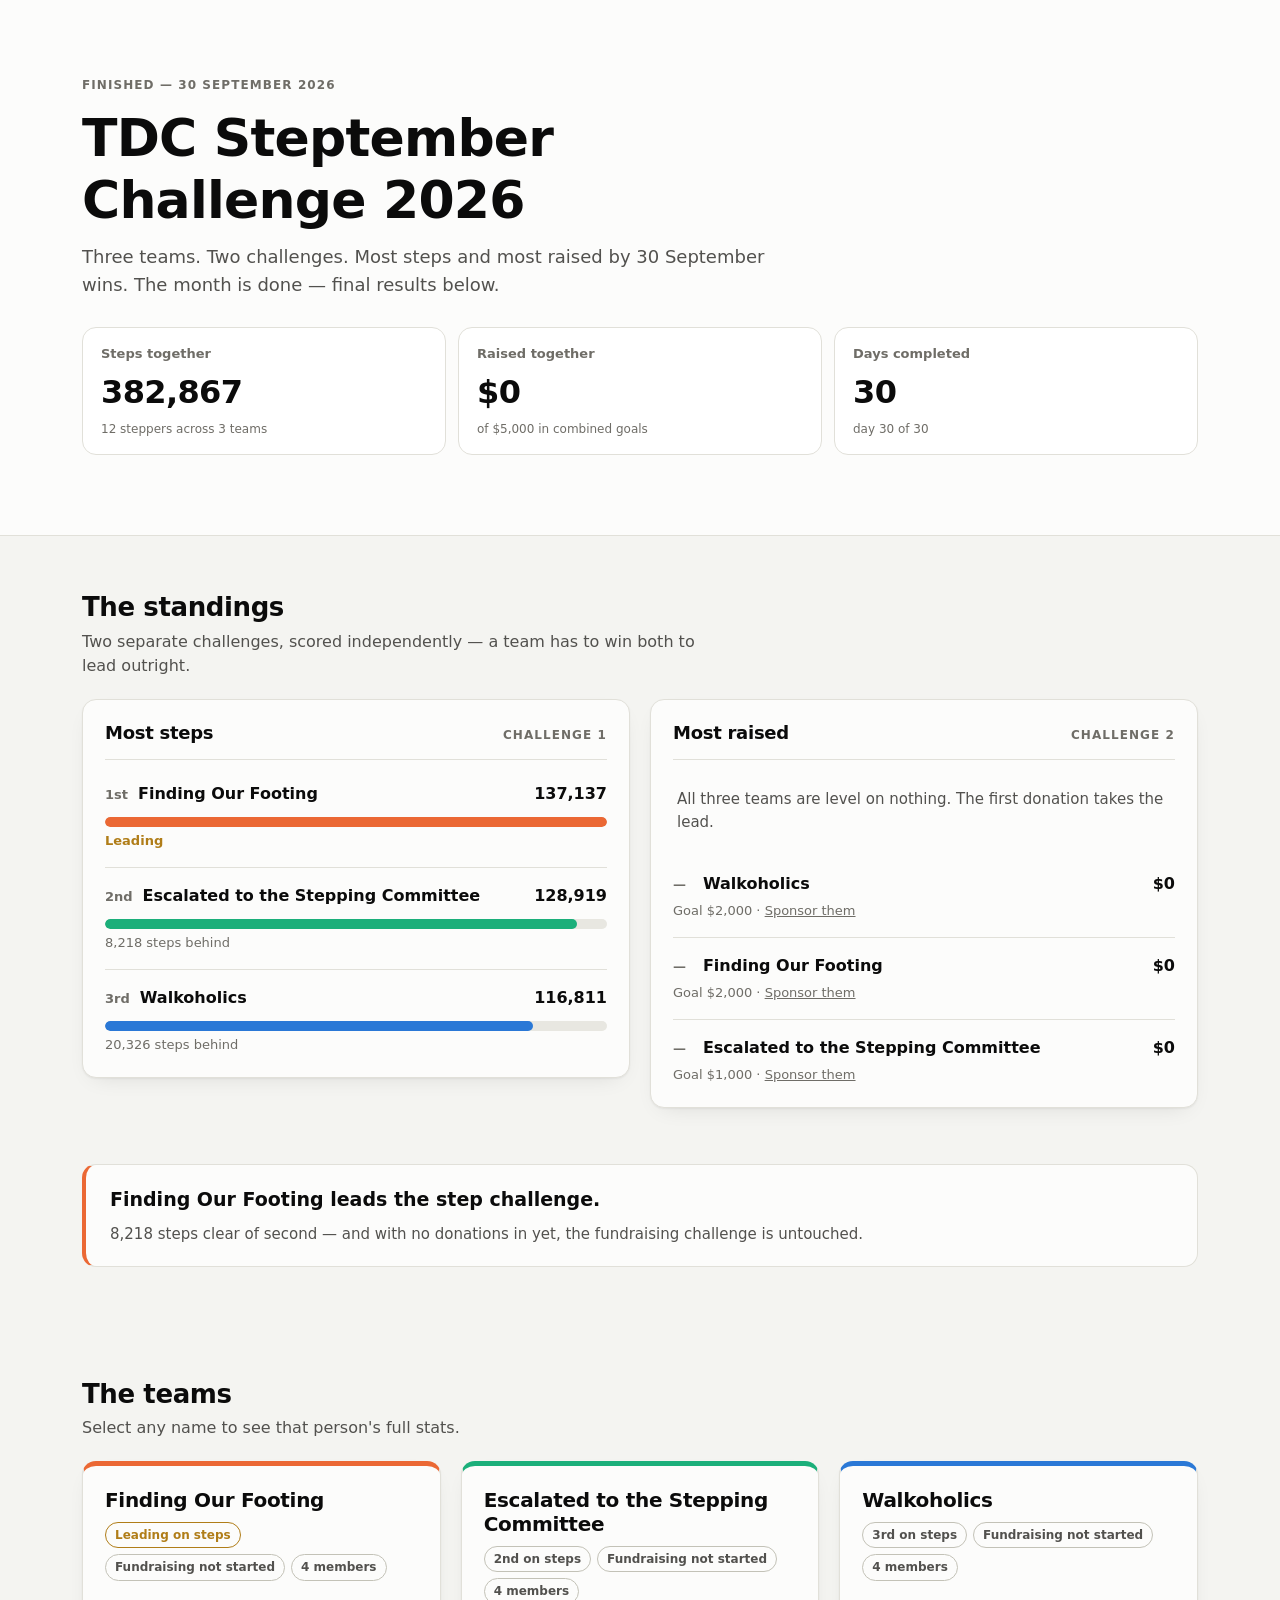
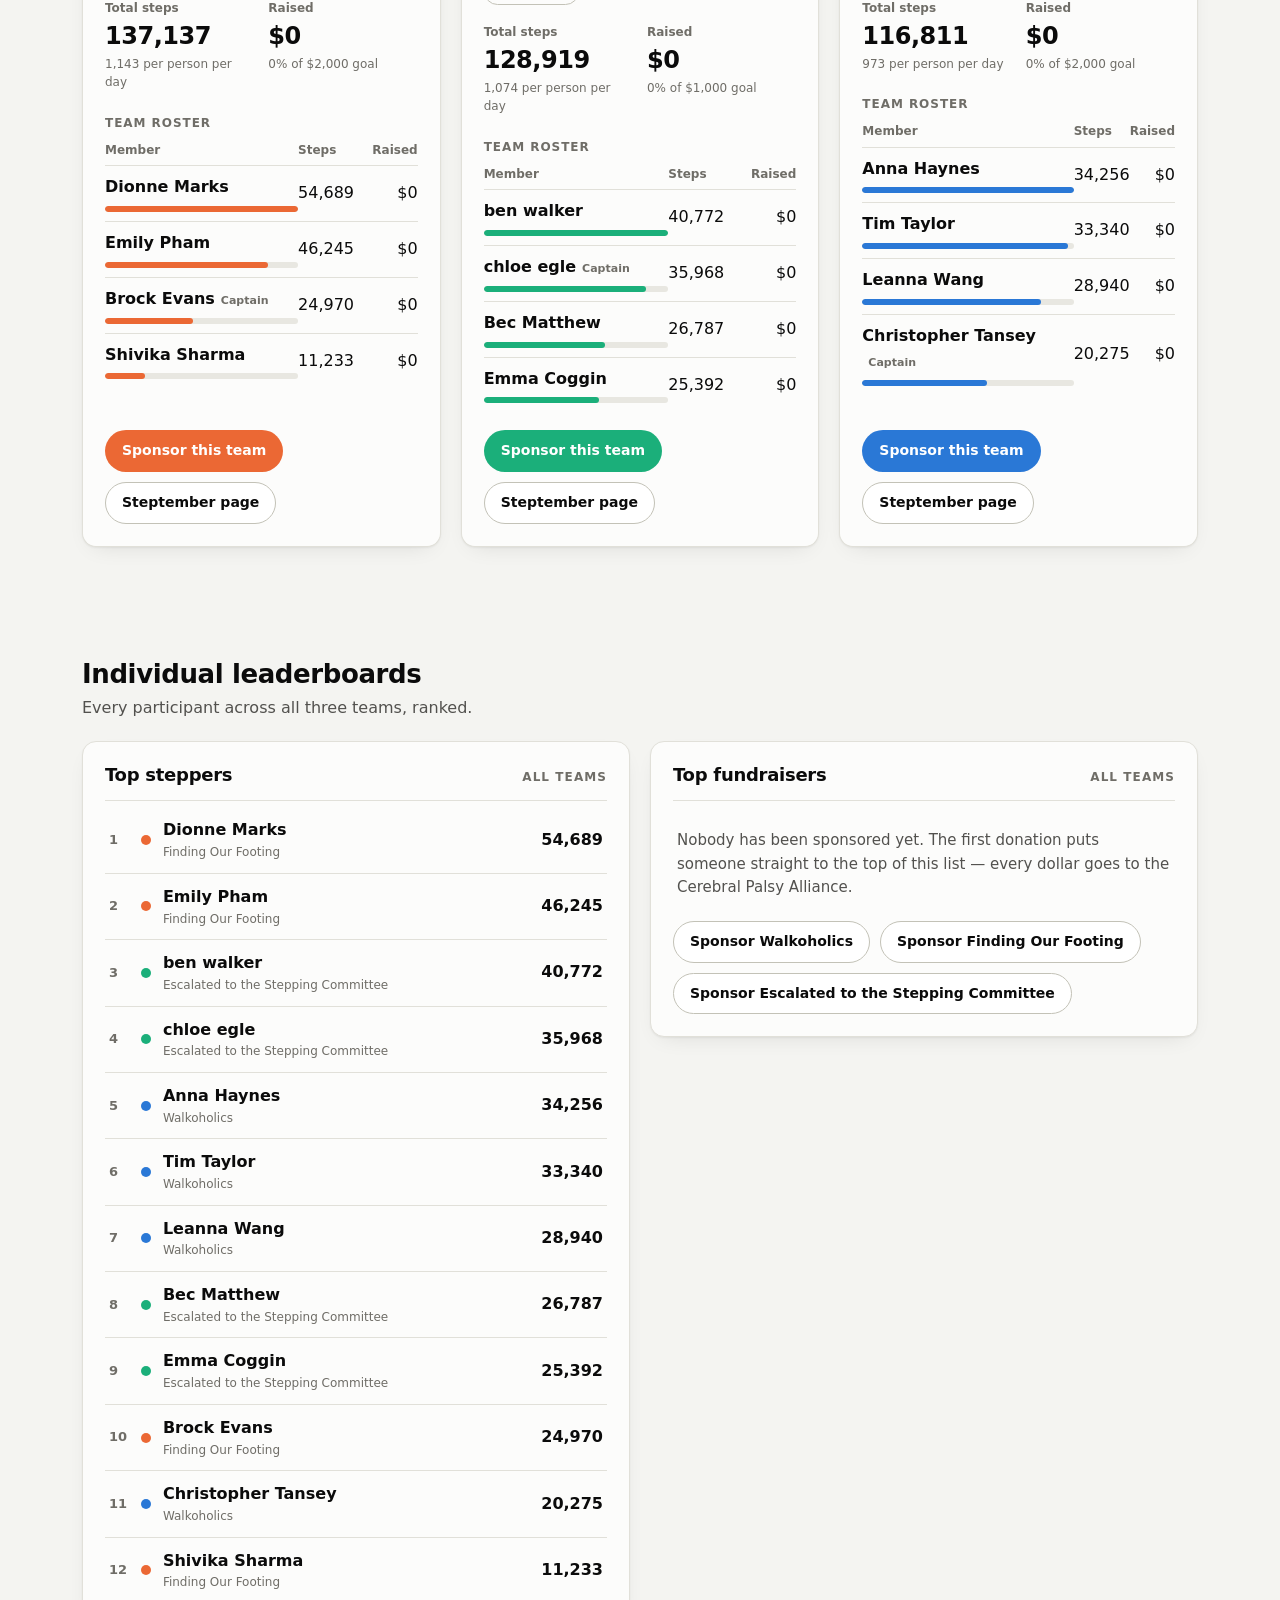
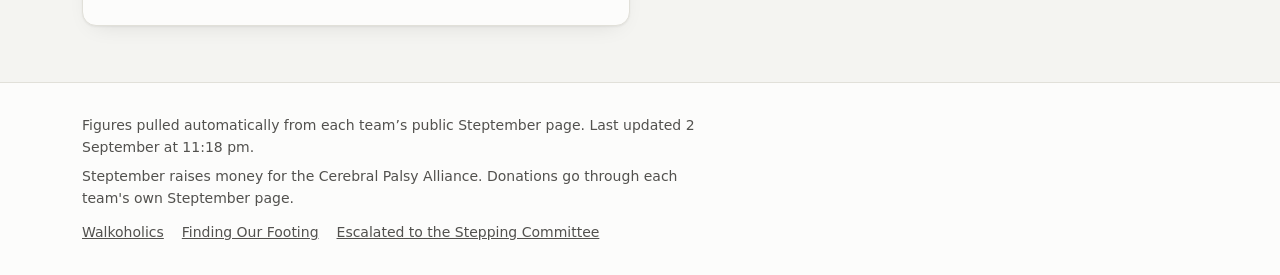
==== index.html @ bbd7bbb0 "Add head-to-head Steptember scoreboard for the three TDC teams Builds a static site comparing Walkoh" ====
<!doctype html>
<html lang="en-AU">
  <head>
    <meta charset="utf-8" />
    <meta name="viewport" content="width=device-width, initial-scale=1" />
    <title>TDC Steptember Challenge — three teams, two challenges</title>
    <meta
      name="description"
      content="Live head-to-head scoreboard for three TDC Steptember teams: most steps and most raised by 30 September 2026."
    />
    <link rel="stylesheet" href="assets/css/styles.css" />
    <link
      rel="icon"
      href="data:image/svg+xml,%3Csvg xmlns='http://www.w3.org/2000/svg' viewBox='0 0 100 100'%3E%3Ctext y='.9em' font-size='90'%3E%F0%9F%91%9F%3C/text%3E%3C/svg%3E"
    />
  </head>
  <body>
    <header class="hero">
      <div class="wrap">
        <p class="eyebrow" id="campaign-window">1–30 September 2026</p>
        <h1 id="campaign-title">TDC Steptember Challenge</h1>
        <p class="hero-sub" id="campaign-blurb">
          Three teams. Two challenges. One month. Most steps and most raised by 30 September wins.
        </p>
        <dl class="hero-stats" id="hero-stats"></dl>
      </div>
    </header>

    <main id="main">
      <p class="load-error" id="load-error" hidden></p>

      <section class="section" id="standings-section" aria-labelledby="standings-title">
        <div class="wrap">
          <div class="section-head">
            <h2 id="standings-title">The standings</h2>
            <p>
              Two separate challenges, scored independently — a team has to win both to lead
              outright.
            </p>
          </div>
          <div class="boards" id="boards"></div>
        </div>
      </section>

      <section class="section" style="padding-top: 0" aria-label="Overall leader">
        <div class="wrap"><div id="verdict"></div></div>
      </section>

      <section class="section" aria-labelledby="teams-title">
        <div class="wrap">
          <div class="section-head">
            <h2 id="teams-title">The teams</h2>
            <p>Select any name to see that person's full stats.</p>
          </div>
          <div class="teams" id="teams"></div>
        </div>
      </section>

      <section class="section" aria-labelledby="ladders-title">
        <div class="wrap">
          <div class="section-head">
            <h2 id="ladders-title">Individual leaderboards</h2>
            <p>Every participant across all three teams, ranked.</p>
          </div>
          <div class="ladders" id="ladders"></div>
        </div>
      </section>
    </main>

    <footer class="site">
      <div class="wrap">
        <p id="footer-source"></p>
        <p>
          Steptember raises money for the Cerebral Palsy Alliance. Donations go through each team's
          own Steptember page.
        </p>
        <ul id="footer-links"></ul>
      </div>
    </footer>

    <dialog class="profile" id="profile-dialog" aria-labelledby="profile-name">
      <div class="profile-inner" id="profile-body"></div>
    </dialog>

    <script type="module" src="assets/js/app.js"></script>
  </body>
</html>
---- assets/css/styles.css ----
/* ============================================================================
   TDC Steptember Challenge — scoreboard styles
   Palette: validated categorical slots 1–3 (blue / orange / aqua), light + dark
   ========================================================================= */

:root {
  color-scheme: light;

  --surface: #fcfcfb;
  --plane: #f4f4f1;
  --raised: #ffffff;

  --ink: #0b0b0b;
  --ink-secondary: #52514e;
  --ink-muted: #6f6d67;

  --hairline: #e1e0d9;
  --hairline-strong: #c3c2b7;

  --team-1: #2a78d6;
  --team-2: #eb6834;
  --team-3: #1baf7a;
  --track: #e8e7e1;

  --gold: #b07d18;
  --good: #0ca30c;

  --radius: 14px;
  --radius-sm: 8px;
  --shadow: 0 1px 2px rgba(11, 11, 11, 0.05), 0 8px 24px -12px rgba(11, 11, 11, 0.14);

  --page-max: 1180px;
}

@media (prefers-color-scheme: dark) {
  :root:not([data-theme='light']) {
    color-scheme: dark;

    --surface: #1a1a19;
    --plane: #0d0d0d;
    --raised: #212120;

    --ink: #ffffff;
    --ink-secondary: #c3c2b7;
    --ink-muted: #949289;

    --hairline: #2c2c2a;
    --hairline-strong: #383835;

    --team-1: #3987e5;
    --team-2: #d95926;
    --team-3: #199e70;
    --track: #2c2c2a;

    --gold: #e0a32c;
    --good: #0ca30c;

    --shadow: 0 1px 2px rgba(0, 0, 0, 0.4), 0 8px 24px -12px rgba(0, 0, 0, 0.6);
  }
}

*,
*::before,
*::after {
  box-sizing: border-box;
}

body {
  margin: 0;
  background: var(--plane);
  color: var(--ink);
  font: 400 16px/1.55 system-ui, -apple-system, 'Segoe UI', sans-serif;
  -webkit-font-smoothing: antialiased;
}

h1,
h2,
h3,
h4 {
  margin: 0;
  line-height: 1.2;
  letter-spacing: -0.015em;
}

a {
  color: inherit;
}

.wrap {
  max-width: var(--page-max);
  margin-inline: auto;
  padding-inline: clamp(16px, 4vw, 32px);
}

.section {
  padding-block: clamp(32px, 5vw, 56px);
}

.section-head {
  margin-bottom: 20px;
}

.section-head h2 {
  font-size: clamp(20px, 2.4vw, 26px);
}

.section-head p {
  margin: 6px 0 0;
  color: var(--ink-secondary);
  max-width: 62ch;
}

.eyebrow {
  text-transform: uppercase;
  letter-spacing: 0.09em;
  font-size: 12px;
  font-weight: 700;
  color: var(--ink-muted);
}

.num {
  font-variant-numeric: tabular-nums;
}

/* ------------------------------------------------------------------ hero -- */

.hero {
  background: var(--surface);
  border-bottom: 1px solid var(--hairline);
  padding-block: clamp(36px, 6vw, 64px);
}

.hero h1 {
  font-size: clamp(30px, 5.5vw, 52px);
  margin-block: 10px 0;
  max-width: 18ch;
}

.hero-sub {
  margin: 12px 0 0;
  color: var(--ink-secondary);
  font-size: clamp(15px, 1.6vw, 18px);
  max-width: 60ch;
}

.hero-stats {
  display: grid;
  gap: 12px;
  grid-template-columns: repeat(auto-fit, minmax(180px, 1fr));
  margin-top: 28px;
}

.stat {
  background: var(--raised);
  border: 1px solid var(--hairline);
  border-radius: var(--radius);
  padding: 16px 18px;
}

.stat dt {
  font-size: 13px;
  color: var(--ink-muted);
  font-weight: 600;
}

.stat dd {
  margin: 4px 0 0;
  font-size: clamp(24px, 3.2vw, 32px);
  font-weight: 700;
  letter-spacing: -0.02em;
}

.stat small {
  display: block;
  font-size: 12px;
  font-weight: 500;
  color: var(--ink-muted);
  margin-top: 2px;
}

/* ------------------------------------------------------------ scoreboards -- */

.boards {
  display: grid;
  gap: 20px;
  grid-template-columns: repeat(auto-fit, minmax(320px, 1fr));
  /* Each board sizes to its own content rather than stretching to its neighbour. */
  align-items: start;
}

.board {
  background: var(--surface);
  border: 1px solid var(--hairline);
  border-radius: var(--radius);
  padding: 22px;
  box-shadow: var(--shadow);
}

.board-head {
  display: flex;
  align-items: baseline;
  justify-content: space-between;
  gap: 12px;
  padding-bottom: 14px;
  border-bottom: 1px solid var(--hairline);
  margin-bottom: 6px;
}

.board-head h3 {
  font-size: 18px;
}

.board-head .eyebrow {
  color: var(--ink-muted);
}

.race {
  list-style: none;
  margin: 0;
  padding: 0;
}

.race li {
  padding: 16px 0;
  border-bottom: 1px solid var(--hairline);
}

.race li:last-child {
  border-bottom: 0;
  padding-bottom: 0;
}

.race-top {
  display: flex;
  align-items: baseline;
  gap: 10px;
}

.pos {
  font-size: 13px;
  font-weight: 700;
  color: var(--ink-muted);
  min-width: 2.2ch;
  font-variant-numeric: tabular-nums;
}

.race-name {
  font-weight: 650;
  flex: 1;
  min-width: 0;
  overflow-wrap: anywhere;
}

.race-value {
  font-weight: 700;
  font-variant-numeric: tabular-nums;
  white-space: nowrap;
}

.race-gap {
  display: block;
  font-size: 13px;
  color: var(--ink-muted);
  margin-top: 4px;
}

.leading {
  color: var(--gold);
  font-weight: 700;
}

/* Bars: 4px rounded data-end, anchored to a full-width track. */
.bar {
  margin-top: 10px;
  height: 10px;
  background: var(--track);
  border-radius: 999px;
  overflow: hidden;
}

.bar > span {
  display: block;
  height: 100%;
  border-radius: 999px;
  background: var(--accent, var(--team-1));
  transition: width 500ms ease;
}

/* ------------------------------------------------------- head-to-head bar -- */

.verdict {
  background: var(--surface);
  border: 1px solid var(--hairline);
  border-left: 4px solid var(--accent, var(--hairline-strong));
  border-radius: var(--radius);
  padding: 20px 24px;
  display: flex;
  flex-wrap: wrap;
  align-items: center;
  gap: 8px 16px;
}

.verdict p {
  margin: 0;
  font-size: clamp(16px, 2vw, 19px);
  font-weight: 600;
}

.verdict span {
  color: var(--ink-secondary);
  font-weight: 400;
  font-size: 15px;
}

/* ------------------------------------------------------------ team cards -- */

.teams {
  display: grid;
  gap: 20px;
  grid-template-columns: repeat(auto-fit, minmax(330px, 1fr));
}

.team {
  background: var(--surface);
  border: 1px solid var(--hairline);
  border-top: 5px solid var(--accent);
  border-radius: var(--radius);
  padding: 22px;
  box-shadow: var(--shadow);
  display: flex;
  flex-direction: column;
}

.team h3 {
  font-size: 20px;
  overflow-wrap: anywhere;
}

.badges {
  display: flex;
  flex-wrap: wrap;
  gap: 6px;
  margin-top: 10px;
}

.badge {
  font-size: 12px;
  font-weight: 650;
  padding: 3px 9px;
  border-radius: 999px;
  border: 1px solid var(--hairline-strong);
  color: var(--ink-secondary);
  white-space: nowrap;
}

.badge-lead {
  border-color: var(--gold);
  color: var(--gold);
}

.team-figures {
  display: grid;
  grid-template-columns: 1fr 1fr;
  gap: 14px;
  margin: 18px 0;
}

.figure .label {
  font-size: 12px;
  color: var(--ink-muted);
  font-weight: 600;
}

.figure .value {
  font-size: 24px;
  font-weight: 700;
  letter-spacing: -0.02em;
  font-variant-numeric: tabular-nums;
}

.figure .note {
  font-size: 12px;
  color: var(--ink-muted);
}

.roster {
  width: 100%;
  border-collapse: collapse;
  margin-top: 4px;
}

.roster caption {
  text-align: left;
  font-size: 12px;
  font-weight: 700;
  text-transform: uppercase;
  letter-spacing: 0.08em;
  color: var(--ink-muted);
  padding-bottom: 8px;
}

.roster th {
  text-align: left;
  font-size: 12px;
  font-weight: 600;
  color: var(--ink-muted);
  padding: 0 0 6px;
  border-bottom: 1px solid var(--hairline);
}

.roster th:last-child,
.roster td:last-child {
  text-align: right;
}

.roster td {
  padding: 9px 0;
  border-bottom: 1px solid var(--hairline);
  vertical-align: middle;
}

.roster tr:last-child td {
  border-bottom: 0;
}

.roster tbody tr {
  cursor: pointer;
}

.roster tbody tr:hover {
  background: var(--plane);
}

.roster .bar {
  margin-top: 6px;
  height: 6px;
}

.member-button {
  font: inherit;
  font-weight: 600;
  color: inherit;
  background: none;
  border: 0;
  padding: 0;
  cursor: pointer;
  text-align: left;
  border-radius: 3px;
}

.member-button:hover {
  text-decoration: underline;
  text-underline-offset: 3px;
}

.crown {
  font-size: 11px;
  color: var(--ink-muted);
  font-weight: 600;
  margin-left: 6px;
  white-space: nowrap;
}

.team-links {
  display: flex;
  flex-wrap: wrap;
  gap: 10px;
  margin-top: auto;
  padding-top: 18px;
}

.btn {
  display: inline-block;
  font-size: 14px;
  font-weight: 650;
  padding: 9px 16px;
  border-radius: 999px;
  text-decoration: none;
  border: 1px solid var(--hairline-strong);
  color: var(--ink);
  background: var(--raised);
}

.btn:hover {
  border-color: var(--ink-muted);
}

.btn-primary {
  background: var(--accent, var(--team-1));
  border-color: transparent;
  color: #fff;
}

.btn-primary:hover {
  filter: brightness(1.08);
}

/* --------------------------------------------------- individual ladders --- */

.ladders {
  display: grid;
  gap: 20px;
  grid-template-columns: repeat(auto-fit, minmax(320px, 1fr));
  align-items: start;
}

.ladder {
  list-style: none;
  margin: 0;
  padding: 0;
}

.ladder li + li {
  border-top: 1px solid var(--hairline);
}

.ladder-row {
  display: flex;
  align-items: center;
  gap: 12px;
  width: 100%;
  padding: 11px 4px;
  background: none;
  border: 0;
  font: inherit;
  color: inherit;
  cursor: pointer;
  text-align: left;
  border-radius: var(--radius-sm);
}

.ladder-row:hover {
  background: var(--plane);
}

.dot {
  width: 10px;
  height: 10px;
  border-radius: 50%;
  background: var(--accent);
  flex: none;
}

.ladder-name {
  flex: 1;
  min-width: 0;
  font-weight: 600;
}

.ladder-name small {
  display: block;
  font-weight: 400;
  font-size: 12px;
  color: var(--ink-muted);
  overflow-wrap: anywhere;
}

.ladder-value {
  font-weight: 700;
  font-variant-numeric: tabular-nums;
  white-space: nowrap;
}

.empty {
  margin: 0;
  padding: 22px 4px;
  color: var(--ink-secondary);
  font-size: 15px;
}

/* --------------------------------------------------------------- dialog --- */

dialog.profile {
  border: 1px solid var(--hairline);
  border-radius: var(--radius);
  padding: 0;
  background: var(--surface);
  color: var(--ink);
  width: min(640px, calc(100vw - 32px));
  max-height: min(88vh, 900px);
  box-shadow: 0 24px 64px -24px rgba(0, 0, 0, 0.5);
}

dialog.profile::backdrop {
  background: rgba(11, 11, 11, 0.55);
}

.profile-inner {
  padding: 24px;
}

.profile-head {
  display: flex;
  align-items: flex-start;
  gap: 16px;
  border-bottom: 1px solid var(--hairline);
  padding-bottom: 18px;
  border-top: 4px solid var(--accent);
  margin: -24px -24px 20px;
  padding: 20px 24px 18px;
}

.profile-head h2 {
  font-size: clamp(21px, 3vw, 26px);
  overflow-wrap: anywhere;
}

.profile-team {
  display: inline-flex;
  align-items: center;
  gap: 7px;
  margin-top: 7px;
  font-size: 14px;
  color: var(--ink-secondary);
  text-decoration: none;
}

.profile-team:hover {
  text-decoration: underline;
  text-underline-offset: 3px;
}

.close {
  margin-left: auto;
  flex: none;
  background: none;
  border: 1px solid var(--hairline-strong);
  border-radius: 50%;
  width: 32px;
  height: 32px;
  font-size: 17px;
  line-height: 1;
  color: var(--ink-secondary);
  cursor: pointer;
}

.close:hover {
  color: var(--ink);
  border-color: var(--ink-muted);
}

.kpis {
  display: grid;
  gap: 12px;
  grid-template-columns: repeat(auto-fit, minmax(140px, 1fr));
  margin: 0 0 20px;
}

.kpi {
  background: var(--plane);
  border-radius: var(--radius-sm);
  padding: 12px 14px;
}

.kpi dt {
  font-size: 12px;
  color: var(--ink-muted);
  font-weight: 600;
}

.kpi dd {
  margin: 3px 0 0;
  font-size: 21px;
  font-weight: 700;
  letter-spacing: -0.02em;
  font-variant-numeric: tabular-nums;
}

.kpi small {
  display: block;
  font-size: 12px;
  font-weight: 500;
  color: var(--ink-muted);
  margin-top: 2px;
  letter-spacing: normal;
}

.progress-block {
  margin-bottom: 20px;
}

.progress-head {
  display: flex;
  justify-content: space-between;
  align-items: baseline;
  gap: 12px;
  font-size: 14px;
  margin-bottom: 2px;
}

.progress-head strong {
  font-variant-numeric: tabular-nums;
}

.progress-note {
  font-size: 13px;
  color: var(--ink-muted);
  margin: 6px 0 0;
}

.on-track {
  color: var(--good);
  font-weight: 650;
}

.profile-links {
  display: flex;
  flex-wrap: wrap;
  gap: 10px;
  padding-top: 18px;
  border-top: 1px solid var(--hairline);
}

/* --------------------------------------------------------------- footer --- */

footer.site {
  background: var(--surface);
  border-top: 1px solid var(--hairline);
  padding-block: 32px;
  font-size: 14px;
  color: var(--ink-secondary);
}

footer.site p {
  margin: 0 0 8px;
  max-width: 70ch;
}

footer.site ul {
  list-style: none;
  display: flex;
  flex-wrap: wrap;
  gap: 8px 18px;
  margin: 12px 0 0;
  padding: 0;
}

.load-error {
  margin: 40px auto;
  max-width: 60ch;
  background: var(--surface);
  border: 1px solid var(--hairline-strong);
  border-radius: var(--radius);
  padding: 22px;
}

/* --------------------------------------------------------- focus & motion - */

:focus-visible {
  outline: 2px solid var(--team-1);
  outline-offset: 2px;
}

@media (prefers-reduced-motion: reduce) {
  * {
    transition: none !important;
    animation: none !important;
  }
}

@media (max-width: 520px) {
  .team-figures {
    grid-template-columns: 1fr;
  }
}
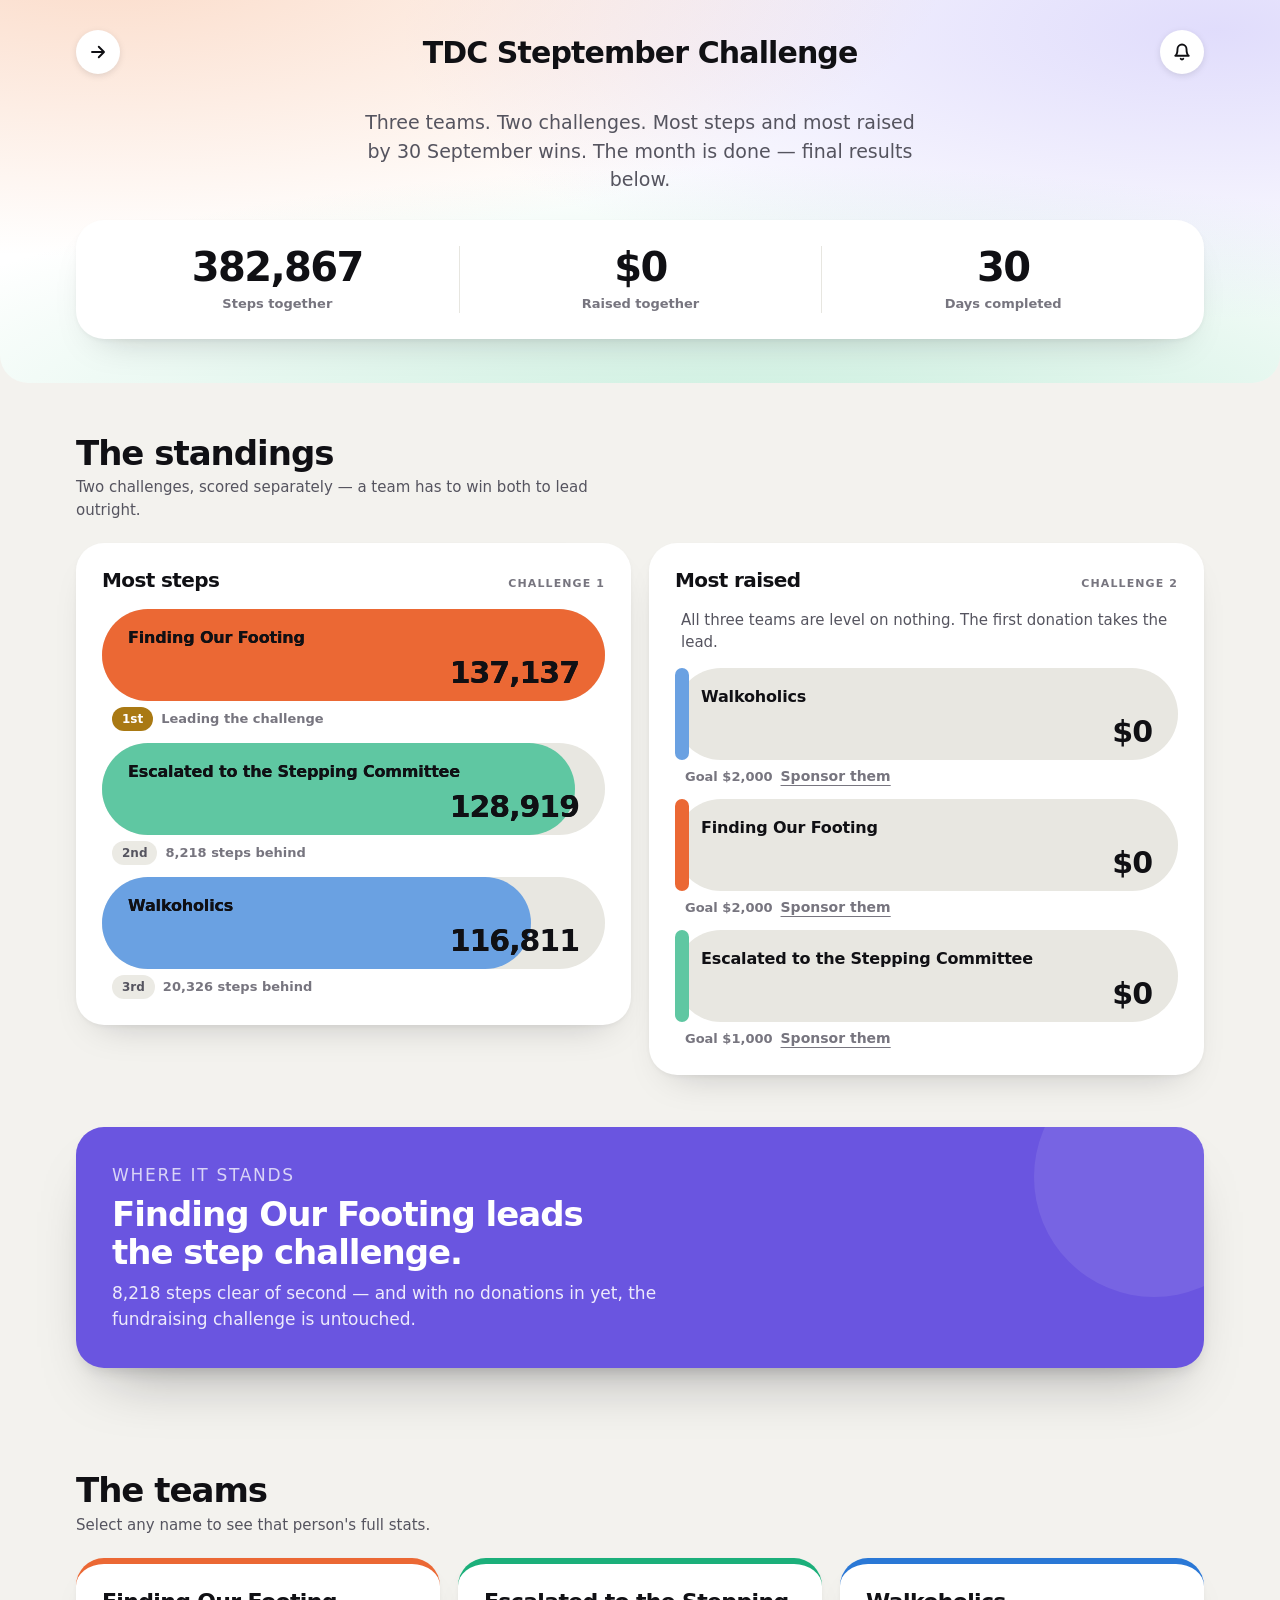
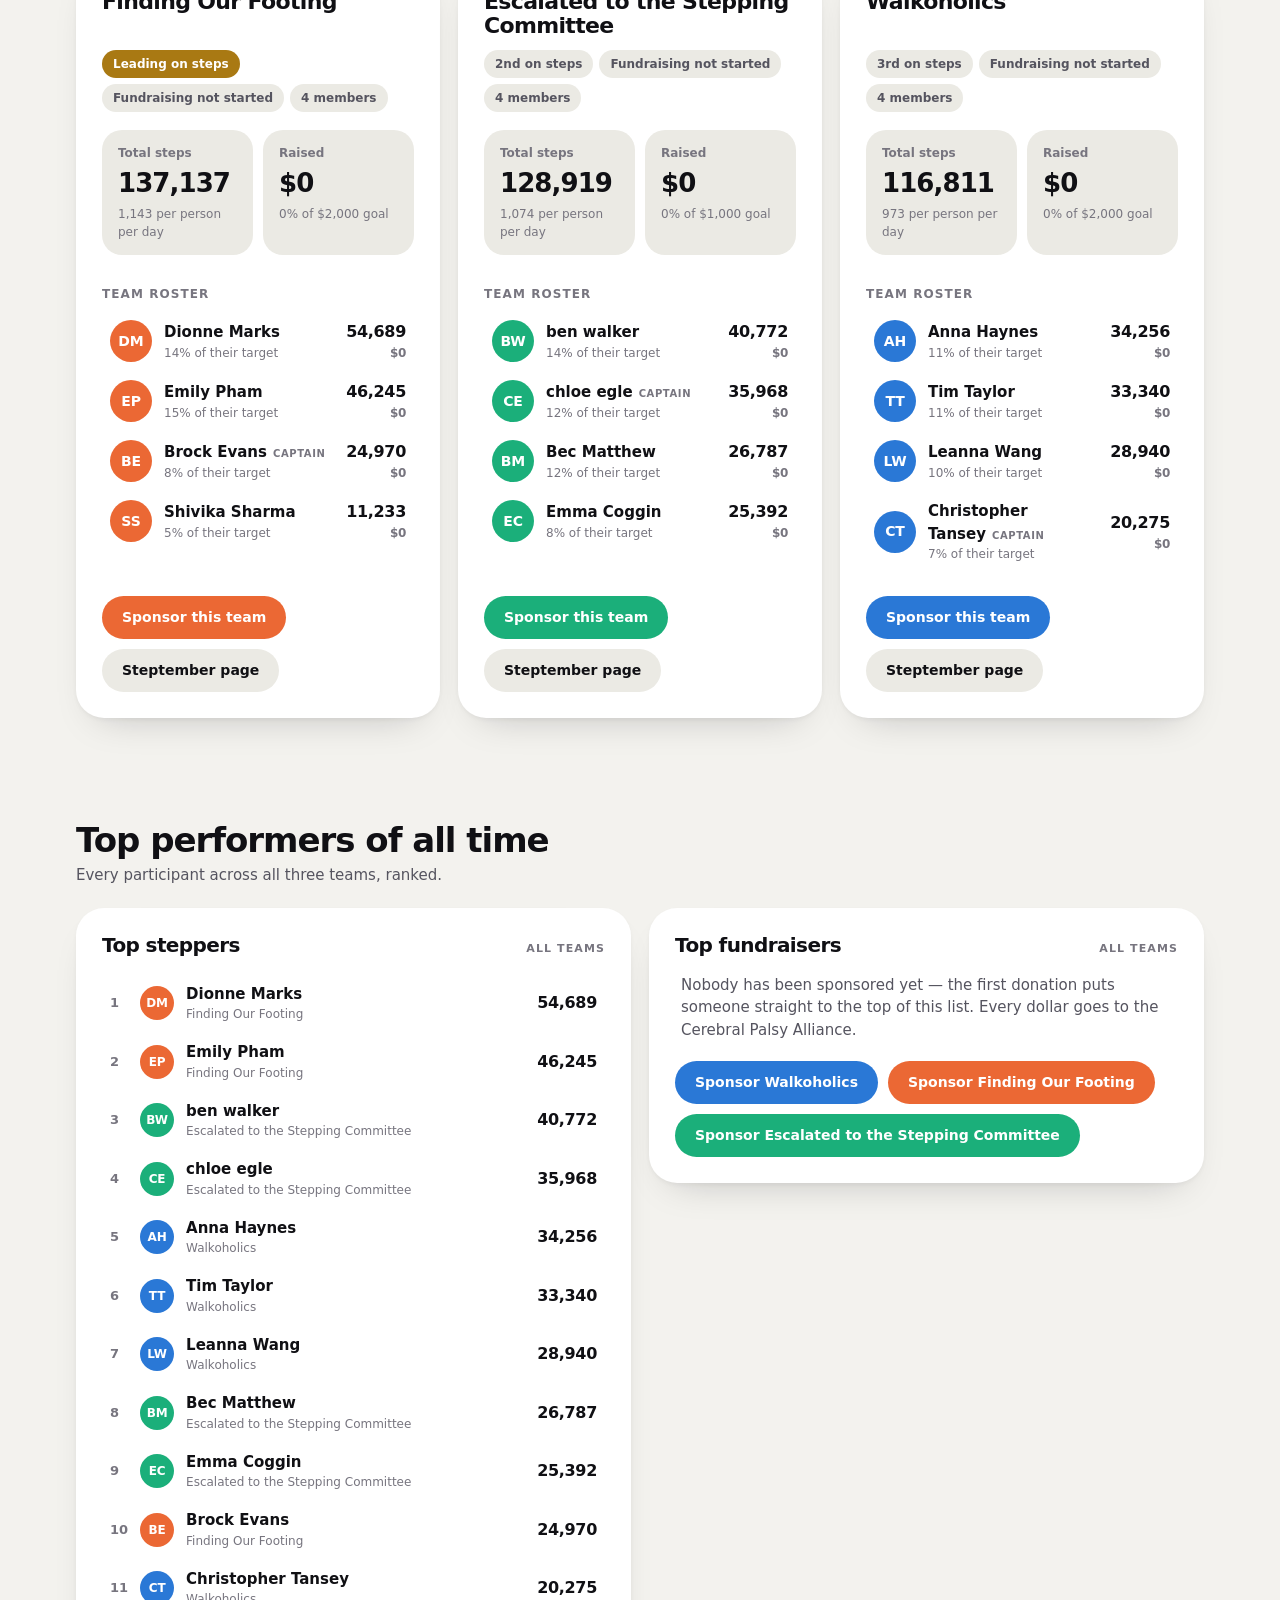
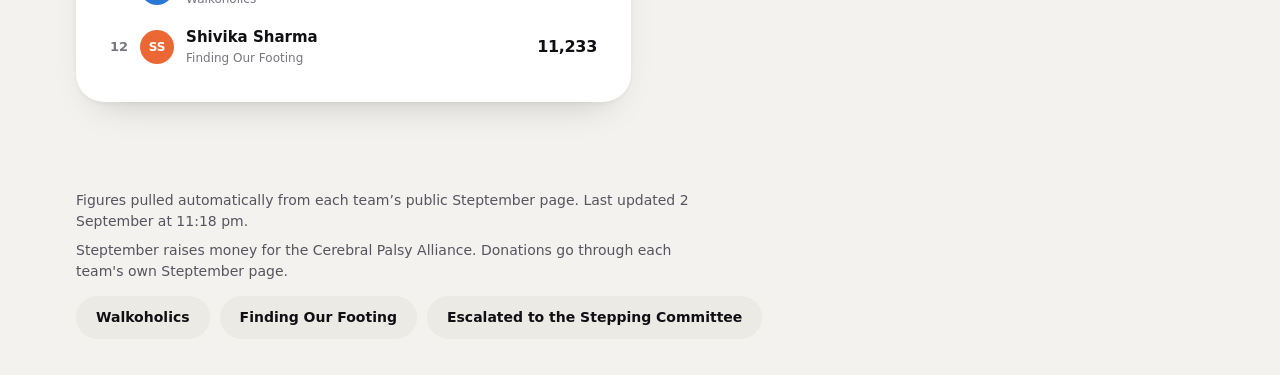
==== commit 3561340c: "Restyle the scoreboard around the reference design language Adopts the chunky progress lanes, pill g" ====
--- a/index.html
+++ b/index.html
@@ -17,12 +17,19 @@
   <body>
     <header class="hero">
       <div class="wrap">
-        <p class="eyebrow" id="campaign-window">1–30 September 2026</p>
-        <h1 id="campaign-title">TDC Steptember Challenge</h1>
-        <p class="hero-sub" id="campaign-blurb">
-          Three teams. Two challenges. One month. Most steps and most raised by 30 September wins.
+        <div class="topbar">
+          <span class="icon-btn" aria-hidden="true">
+            <svg width="18" height="18" viewBox="0 0 24 24" fill="none" stroke="currentColor" stroke-width="2.5" stroke-linecap="round" stroke-linejoin="round"><path d="M13 5l7 7-7 7M4 12h15"/></svg>
+          </span>
+          <h1 id="campaign-title">TDC Steptember Challenge</h1>
+          <span class="icon-btn" aria-hidden="true">
+            <svg width="18" height="18" viewBox="0 0 24 24" fill="none" stroke="currentColor" stroke-width="2.5" stroke-linecap="round" stroke-linejoin="round"><path d="M18 8a6 6 0 10-12 0c0 7-3 9-3 9h18s-3-2-3-9M13.7 21a2 2 0 01-3.4 0"/></svg>
+          </span>
+        </div>
+        <p class="hero-lede" id="campaign-blurb">
+          Three teams. Two challenges. Most steps and most raised by 30 September wins.
         </p>
-        <dl class="hero-stats" id="hero-stats"></dl>
+        <dl class="stat-strip" id="hero-stats"></dl>
       </div>
     </header>
 
@@ -33,10 +40,7 @@
         <div class="wrap">
           <div class="section-head">
             <h2 id="standings-title">The standings</h2>
-            <p>
-              Two separate challenges, scored independently — a team has to win both to lead
-              outright.
-            </p>
+            <p>Two challenges, scored separately — a team has to win both to lead outright.</p>
           </div>
           <div class="boards" id="boards"></div>
         </div>
@@ -59,7 +63,7 @@
       <section class="section" aria-labelledby="ladders-title">
         <div class="wrap">
           <div class="section-head">
-            <h2 id="ladders-title">Individual leaderboards</h2>
+            <h2 id="ladders-title">Top performers of all time</h2>
             <p>Every participant across all three teams, ranked.</p>
           </div>
           <div class="ladders" id="ladders"></div>
--- a/assets/css/styles.css
+++ b/assets/css/styles.css
@@ -1,61 +1,94 @@
 /* ============================================================================
    TDC Steptember Challenge — scoreboard styles
-   Palette: validated categorical slots 1–3 (blue / orange / aqua), light + dark
+
+   Design language: chunky pill-rounded progress lanes with the label and figure
+   set inside the bar, oversized bold figures, circular avatars and icon
+   buttons, saturated feature panels, and generous corner radii throughout.
+
+   Team identity colours are the validated categorical trio (blue / orange /
+   aqua). Purple and amber appear as chrome only — they never encode a team.
    ========================================================================= */
 
 :root {
   color-scheme: light;
 
-  --surface: #fcfcfb;
-  --plane: #f4f4f1;
-  --raised: #ffffff;
-
-  --ink: #0b0b0b;
-  --ink-secondary: #52514e;
-  --ink-muted: #6f6d67;
-
-  --hairline: #e1e0d9;
-  --hairline-strong: #c3c2b7;
-
+  --surface: #ffffff;
+  --plane: #f3f2ee;
+  --sunk: #ebeae4;
+
+  --ink: #101014;
+  --ink-secondary: #55545f;
+  --ink-muted: #77757f;
+
+  --hairline: #e7e6e0;
+  --hairline-strong: #d3d2ca;
+
+  /* Solid team colours — dots, avatars, buttons, borders. */
   --team-1: #2a78d6;
   --team-2: #eb6834;
   --team-3: #1baf7a;
-  --track: #e8e7e1;
-
-  --gold: #b07d18;
-  --good: #0ca30c;
-
-  --radius: 14px;
-  --radius-sm: 8px;
-  --shadow: 0 1px 2px rgba(11, 11, 11, 0.05), 0 8px 24px -12px rgba(11, 11, 11, 0.14);
-
-  --page-max: 1180px;
+
+  /* Lane fills. Lighter steps of the same hues so the label can sit on top at
+     >= 6:1. Validated as a categorical set: CVD dE 12.9, normal-vision 16.4. */
+  --lane-1: #6aa1e2;
+  --lane-2: #eb6834;
+  --lane-3: #5fc7a2;
+
+  --lane-track: #e8e7e1;
+  --lane-ink-track: #101014;
+  --lane-ink-fill: #101014;
+
+  /* Chrome accents. Never used to identify a team. */
+  --brand: #6a55e0;
+  --brand-deep: #5b46d6;
+  --amber: #f7b955;
+
+  --gold: #a97913;
+  --good: #0a8f0a;
+
+  --r-card: 28px;
+  --r-mid: 20px;
+  --r-pill: 999px;
+
+  --shadow: 0 2px 4px rgba(16, 16, 20, 0.04), 0 18px 40px -24px rgba(16, 16, 20, 0.28);
+  --shadow-lift: 0 8px 16px -8px rgba(16, 16, 20, 0.18), 0 32px 64px -32px rgba(16, 16, 20, 0.4);
+
+  --page-max: 1200px;
 }
 
 @media (prefers-color-scheme: dark) {
   :root:not([data-theme='light']) {
     color-scheme: dark;
 
-    --surface: #1a1a19;
-    --plane: #0d0d0d;
-    --raised: #212120;
+    --surface: #1c1c1b;
+    --plane: #0c0c0c;
+    --sunk: #262625;
 
     --ink: #ffffff;
-    --ink-secondary: #c3c2b7;
-    --ink-muted: #949289;
-
-    --hairline: #2c2c2a;
-    --hairline-strong: #383835;
+    --ink-secondary: #c6c5bc;
+    --ink-muted: #96948b;
+
+    --hairline: #2b2b29;
+    --hairline-strong: #3a3a37;
 
     --team-1: #3987e5;
-    --team-2: #d95926;
-    --team-3: #199e70;
-    --track: #2c2c2a;
+    --team-2: #eb6834;
+    --team-3: #1fc78b;
+
+    /* Fills stay light in dark mode and keep dark ink, the way the reference
+       dark screen does. Deliberate: legibility here is governed by the >= 6:1
+       ink-on-fill contrast, not by the mid-tone band for marks on a surface. */
+    --lane-track: #2a2a28;
+    --lane-ink-track: #ffffff;
+
+    --brand: #7b68ee;
+    --brand-deep: #6a55e0;
 
     --gold: #e0a32c;
-    --good: #0ca30c;
-
-    --shadow: 0 1px 2px rgba(0, 0, 0, 0.4), 0 8px 24px -12px rgba(0, 0, 0, 0.6);
+    --good: #35c635;
+
+    --shadow: 0 2px 4px rgba(0, 0, 0, 0.4), 0 18px 40px -24px rgba(0, 0, 0, 0.7);
+    --shadow-lift: 0 8px 16px -8px rgba(0, 0, 0, 0.5), 0 32px 64px -32px rgba(0, 0, 0, 0.8);
   }
 }
 
@@ -69,7 +102,7 @@
   margin: 0;
   background: var(--plane);
   color: var(--ink);
-  font: 400 16px/1.55 system-ui, -apple-system, 'Segoe UI', sans-serif;
+  font: 400 16px/1.5 system-ui, -apple-system, 'Segoe UI', sans-serif;
   -webkit-font-smoothing: antialiased;
 }
 
@@ -78,8 +111,9 @@
 h3,
 h4 {
   margin: 0;
-  line-height: 1.2;
-  letter-spacing: -0.015em;
+  line-height: 1.1;
+  letter-spacing: -0.03em;
+  font-weight: 800;
 }
 
 a {
@@ -89,33 +123,53 @@
 .wrap {
   max-width: var(--page-max);
   margin-inline: auto;
-  padding-inline: clamp(16px, 4vw, 32px);
+  padding-inline: clamp(16px, 4vw, 36px);
 }
 
 .section {
-  padding-block: clamp(32px, 5vw, 56px);
-}
-
+  padding-block: clamp(28px, 4.5vw, 52px);
+}
+
+/* Heading and its optional link share the top row; the blurb sits beneath. */
 .section-head {
-  margin-bottom: 20px;
+  display: grid;
+  grid-template-columns: 1fr auto;
+  align-items: baseline;
+  gap: 4px 20px;
+  margin-bottom: 22px;
 }
 
 .section-head h2 {
-  font-size: clamp(20px, 2.4vw, 26px);
+  font-size: clamp(24px, 3.2vw, 34px);
+  grid-column: 1;
+}
+
+.section-head .link {
+  grid-column: 2;
 }
 
 .section-head p {
-  margin: 6px 0 0;
+  grid-column: 1 / -1;
+  margin: 0;
   color: var(--ink-secondary);
-  max-width: 62ch;
+  max-width: 54ch;
+  font-size: 15px;
 }
 
 .eyebrow {
   text-transform: uppercase;
-  letter-spacing: 0.09em;
-  font-size: 12px;
+  letter-spacing: 0.1em;
+  font-size: 11px;
+  font-weight: 800;
+  color: var(--ink-muted);
+}
+
+.link {
+  font-size: 14px;
   font-weight: 700;
-  color: var(--ink-muted);
+  text-decoration: underline;
+  text-underline-offset: 4px;
+  white-space: nowrap;
 }
 
 .num {
@@ -125,75 +179,128 @@
 /* ------------------------------------------------------------------ hero -- */
 
 .hero {
+  position: relative;
   background: var(--surface);
-  border-bottom: 1px solid var(--hairline);
-  padding-block: clamp(36px, 6vw, 64px);
-}
-
-.hero h1 {
-  font-size: clamp(30px, 5.5vw, 52px);
-  margin-block: 10px 0;
-  max-width: 18ch;
-}
-
-.hero-sub {
-  margin: 12px 0 0;
+  border-radius: 0 0 var(--r-card) var(--r-card);
+  padding-block: clamp(20px, 3vw, 30px) clamp(28px, 4vw, 44px);
+  overflow: hidden;
+}
+
+/* The soft peach-to-mint wash from the reference, kept faint enough that dark
+   text stays comfortably readable across it. */
+.hero::before {
+  content: '';
+  position: absolute;
+  inset: 0;
+  background:
+    radial-gradient(120% 140% at 8% -10%, rgba(247, 185, 149, 0.5), transparent 55%),
+    radial-gradient(110% 130% at 95% 8%, rgba(160, 148, 245, 0.32), transparent 58%),
+    radial-gradient(130% 120% at 60% 115%, rgba(122, 214, 172, 0.42), transparent 60%);
+  pointer-events: none;
+}
+
+@media (prefers-color-scheme: dark) {
+  :root:not([data-theme='light']) .hero::before {
+    opacity: 0.34;
+  }
+}
+
+.hero > .wrap {
+  position: relative;
+}
+
+.topbar {
+  display: flex;
+  align-items: center;
+  justify-content: space-between;
+  gap: 12px;
+  margin-bottom: clamp(20px, 3vw, 34px);
+}
+
+.icon-btn {
+  width: 44px;
+  height: 44px;
+  border-radius: 50%;
+  border: 0;
+  background: var(--surface);
+  color: var(--ink);
+  display: grid;
+  place-items: center;
+  flex: none;
+  box-shadow: 0 2px 8px -2px rgba(16, 16, 20, 0.18);
+}
+
+.topbar h1 {
+  font-size: clamp(22px, 3.4vw, 30px);
+  text-align: center;
+  flex: 1;
+}
+
+.hero-lede {
+  font-size: clamp(15px, 1.7vw, 19px);
   color: var(--ink-secondary);
-  font-size: clamp(15px, 1.6vw, 18px);
-  max-width: 60ch;
-}
-
-.hero-stats {
+  max-width: 46ch;
+  margin: 0 auto 26px;
+  text-align: center;
+  font-weight: 500;
+}
+
+/* Big figure, small unit, caption underneath — the stat strip. */
+.stat-strip {
   display: grid;
-  gap: 12px;
-  grid-template-columns: repeat(auto-fit, minmax(180px, 1fr));
-  margin-top: 28px;
-}
-
-.stat {
-  background: var(--raised);
-  border: 1px solid var(--hairline);
-  border-radius: var(--radius);
-  padding: 16px 18px;
-}
-
-.stat dt {
-  font-size: 13px;
+  grid-template-columns: repeat(3, 1fr);
+  background: var(--surface);
+  border-radius: var(--r-card);
+  padding: clamp(18px, 2.6vw, 26px) clamp(10px, 2vw, 20px);
+  box-shadow: var(--shadow);
+  margin: 0;
+}
+
+.stat-strip > div {
+  text-align: center;
+  padding-inline: 6px;
+}
+
+.stat-strip > div + div {
+  border-left: 1px solid var(--hairline);
+}
+
+.stat-strip dd {
+  margin: 0;
+  font-size: clamp(24px, 4.4vw, 40px);
+  font-weight: 800;
+  letter-spacing: -0.04em;
+  line-height: 1.05;
+  font-variant-numeric: tabular-nums;
+}
+
+.stat-strip .unit {
+  font-size: 0.5em;
+  font-weight: 700;
+  margin-left: 1px;
+}
+
+.stat-strip dt {
+  font-size: clamp(11px, 1.3vw, 13px);
   color: var(--ink-muted);
   font-weight: 600;
-}
-
-.stat dd {
-  margin: 4px 0 0;
-  font-size: clamp(24px, 3.2vw, 32px);
-  font-weight: 700;
-  letter-spacing: -0.02em;
-}
-
-.stat small {
-  display: block;
-  font-size: 12px;
-  font-weight: 500;
-  color: var(--ink-muted);
-  margin-top: 2px;
-}
-
-/* ------------------------------------------------------------ scoreboards -- */
+  margin-top: 6px;
+}
+
+/* ------------------------------------------------------------ the lanes --- */
+
+.card {
+  background: var(--surface);
+  border-radius: var(--r-card);
+  padding: clamp(18px, 2.4vw, 26px);
+  box-shadow: var(--shadow);
+}
 
 .boards {
   display: grid;
-  gap: 20px;
-  grid-template-columns: repeat(auto-fit, minmax(320px, 1fr));
-  /* Each board sizes to its own content rather than stretching to its neighbour. */
+  gap: 18px;
+  grid-template-columns: repeat(auto-fit, minmax(330px, 1fr));
   align-items: start;
-}
-
-.board {
-  background: var(--surface);
-  border: 1px solid var(--hairline);
-  border-radius: var(--radius);
-  padding: 22px;
-  box-shadow: var(--shadow);
 }
 
 .board-head {
@@ -201,306 +308,393 @@
   align-items: baseline;
   justify-content: space-between;
   gap: 12px;
-  padding-bottom: 14px;
-  border-bottom: 1px solid var(--hairline);
-  margin-bottom: 6px;
+  margin-bottom: 16px;
 }
 
 .board-head h3 {
-  font-size: 18px;
-}
-
-.board-head .eyebrow {
-  color: var(--ink-muted);
-}
-
-.race {
+  font-size: 20px;
+}
+
+.lanes {
   list-style: none;
   margin: 0;
   padding: 0;
-}
-
-.race li {
-  padding: 16px 0;
-  border-bottom: 1px solid var(--hairline);
-}
-
-.race li:last-child {
-  border-bottom: 0;
-  padding-bottom: 0;
-}
-
-.race-top {
-  display: flex;
-  align-items: baseline;
-  gap: 10px;
-}
-
-.pos {
+  display: grid;
+  gap: 12px;
+}
+
+.lane-wrap {
+  display: grid;
+  gap: 6px;
+}
+
+/* Track. The fill and both text layers stack inside it. */
+.lane {
+  position: relative;
+  background: var(--lane-track);
+  border-radius: var(--r-pill);
+  min-height: 92px;
+  isolation: isolate;
+}
+
+.lane-fill {
+  position: absolute;
+  inset: 0 auto 0 0;
+  width: var(--pct, 0%);
+  min-width: 14px;
+  background: var(--lane);
+  border-radius: var(--r-pill);
+  transition: width 600ms cubic-bezier(0.22, 1, 0.36, 1);
+}
+
+/* Two identical full-width text layers. The base sits on the track; the copy is
+   clipped to the fill, so the label keeps its contrast wherever the bar ends. */
+.lane-face {
+  position: absolute;
+  inset: 0;
+  display: flex;
+  flex-direction: column;
+  justify-content: space-between;
+  padding: 17px clamp(18px, 2.4vw, 26px);
+  color: var(--lane-ink-track);
+  pointer-events: none;
+}
+
+.lane-face.over {
+  color: var(--lane-ink-fill);
+  clip-path: inset(0 calc(100% - var(--pct, 0%)) 0 0);
+}
+
+.lane-title {
+  font-size: clamp(14px, 1.6vw, 16px);
+  font-weight: 700;
+  letter-spacing: -0.01em;
+  overflow-wrap: anywhere;
+  padding-right: 4px;
+}
+
+.lane-figure {
+  align-self: flex-end;
+  font-size: clamp(22px, 3.4vw, 30px);
+  font-weight: 800;
+  letter-spacing: -0.035em;
+  font-variant-numeric: tabular-nums;
+}
+
+.lane-meta {
+  display: flex;
+  align-items: center;
+  gap: 8px;
+  margin: 0;
+  padding-inline: 10px;
   font-size: 13px;
-  font-weight: 700;
-  color: var(--ink-muted);
-  min-width: 2.2ch;
+  color: var(--ink-muted);
+  font-weight: 600;
+}
+
+.rank-chip {
+  background: var(--sunk);
+  color: var(--ink-secondary);
+  border-radius: var(--r-pill);
+  padding: 3px 10px;
+  font-size: 12px;
+  font-weight: 800;
   font-variant-numeric: tabular-nums;
-}
-
-.race-name {
-  font-weight: 650;
-  flex: 1;
-  min-width: 0;
-  overflow-wrap: anywhere;
-}
-
-.race-value {
-  font-weight: 700;
-  font-variant-numeric: tabular-nums;
-  white-space: nowrap;
-}
-
-.race-gap {
-  display: block;
-  font-size: 13px;
-  color: var(--ink-muted);
-  margin-top: 4px;
-}
-
-.leading {
-  color: var(--gold);
-  font-weight: 700;
-}
-
-/* Bars: 4px rounded data-end, anchored to a full-width track. */
-.bar {
-  margin-top: 10px;
-  height: 10px;
-  background: var(--track);
-  border-radius: 999px;
+  flex: none;
+}
+
+.rank-chip.first {
+  background: var(--gold);
+  color: #fff;
+}
+
+.empty {
+  margin: 0 0 14px;
+  color: var(--ink-secondary);
+  font-size: 15px;
+  padding-inline: 6px;
+}
+
+/* --------------------------------------------------------- verdict panel -- */
+
+.verdict {
+  position: relative;
+  background: var(--brand);
+  color: #fff;
+  border-radius: var(--r-card);
+  padding: clamp(22px, 3.4vw, 36px);
   overflow: hidden;
-}
-
-.bar > span {
-  display: block;
-  height: 100%;
-  border-radius: 999px;
-  background: var(--accent, var(--team-1));
-  transition: width 500ms ease;
-}
-
-/* ------------------------------------------------------- head-to-head bar -- */
-
-.verdict {
-  background: var(--surface);
-  border: 1px solid var(--hairline);
-  border-left: 4px solid var(--accent, var(--hairline-strong));
-  border-radius: var(--radius);
-  padding: 20px 24px;
-  display: flex;
-  flex-wrap: wrap;
-  align-items: center;
-  gap: 8px 16px;
+  box-shadow: var(--shadow-lift);
+}
+
+.verdict::after {
+  content: '';
+  position: absolute;
+  right: -70px;
+  top: -70px;
+  width: 240px;
+  height: 240px;
+  border-radius: 50%;
+  background: rgba(255, 255, 255, 0.09);
+}
+
+.verdict .eyebrow {
+  color: rgba(255, 255, 255, 0.75);
+}
+
+.verdict h2 {
+  font-size: clamp(22px, 3.4vw, 34px);
+  margin: 8px 0 10px;
+  max-width: 22ch;
+  position: relative;
 }
 
 .verdict p {
   margin: 0;
-  font-size: clamp(16px, 2vw, 19px);
-  font-weight: 600;
-}
-
-.verdict span {
-  color: var(--ink-secondary);
-  font-weight: 400;
-  font-size: 15px;
+  font-size: clamp(14px, 1.7vw, 17px);
+  color: rgba(255, 255, 255, 0.88);
+  max-width: 58ch;
+  font-weight: 500;
+  position: relative;
 }
 
 /* ------------------------------------------------------------ team cards -- */
 
 .teams {
   display: grid;
-  gap: 20px;
-  grid-template-columns: repeat(auto-fit, minmax(330px, 1fr));
+  gap: 18px;
+  grid-template-columns: repeat(auto-fit, minmax(340px, 1fr));
 }
 
 .team {
   background: var(--surface);
-  border: 1px solid var(--hairline);
-  border-top: 5px solid var(--accent);
-  border-radius: var(--radius);
-  padding: 22px;
+  border-radius: var(--r-card);
+  padding: clamp(18px, 2.4vw, 26px);
   box-shadow: var(--shadow);
   display: flex;
   flex-direction: column;
+  border-top: 6px solid var(--accent);
+}
+
+.team-top {
+  display: flex;
+  align-items: flex-start;
+  gap: 12px;
 }
 
 .team h3 {
-  font-size: 20px;
+  font-size: clamp(19px, 2.2vw, 22px);
   overflow-wrap: anywhere;
+  flex: 1;
+  /* Two lines' worth, so a long team name doesn't shunt one card out of step. */
+  min-height: 2.2em;
 }
 
 .badges {
   display: flex;
   flex-wrap: wrap;
   gap: 6px;
-  margin-top: 10px;
+  margin-top: 12px;
 }
 
 .badge {
   font-size: 12px;
-  font-weight: 650;
-  padding: 3px 9px;
-  border-radius: 999px;
-  border: 1px solid var(--hairline-strong);
+  font-weight: 700;
+  padding: 5px 11px;
+  border-radius: var(--r-pill);
+  background: var(--sunk);
   color: var(--ink-secondary);
   white-space: nowrap;
 }
 
 .badge-lead {
-  border-color: var(--gold);
-  color: var(--gold);
+  background: var(--gold);
+  color: #fff;
 }
 
 .team-figures {
   display: grid;
   grid-template-columns: 1fr 1fr;
-  gap: 14px;
+  gap: 10px;
   margin: 18px 0;
+}
+
+.figure {
+  background: var(--sunk);
+  border-radius: var(--r-mid);
+  padding: 14px 16px;
 }
 
 .figure .label {
   font-size: 12px;
   color: var(--ink-muted);
-  font-weight: 600;
+  font-weight: 700;
 }
 
 .figure .value {
-  font-size: 24px;
-  font-weight: 700;
-  letter-spacing: -0.02em;
+  font-size: clamp(21px, 2.6vw, 26px);
+  font-weight: 800;
+  letter-spacing: -0.035em;
   font-variant-numeric: tabular-nums;
+  margin-top: 2px;
 }
 
 .figure .note {
   font-size: 12px;
   color: var(--ink-muted);
+  margin-top: 2px;
+}
+
+/* --------------------------------------------------------------- roster --- */
+
+.roster-title {
+  font-size: 12px;
+  font-weight: 800;
+  text-transform: uppercase;
+  letter-spacing: 0.09em;
+  color: var(--ink-muted);
+  margin-bottom: 8px;
 }
 
 .roster {
+  list-style: none;
+  margin: 0 0 18px;
+  padding: 0;
+}
+
+.person {
+  display: flex;
+  align-items: center;
+  gap: 12px;
   width: 100%;
-  border-collapse: collapse;
-  margin-top: 4px;
-}
-
-.roster caption {
+  padding: 9px 8px;
+  border: 0;
+  background: none;
+  font: inherit;
+  color: inherit;
   text-align: left;
+  cursor: pointer;
+  border-radius: var(--r-mid);
+}
+
+.person:hover {
+  background: var(--sunk);
+}
+
+/* Initials in the team's colour — the avatar row, without hotlinking photos. */
+.avatar {
+  width: 42px;
+  height: 42px;
+  border-radius: 50%;
+  background: var(--accent);
+  color: #fff;
+  display: grid;
+  place-items: center;
+  font-size: 14px;
+  font-weight: 800;
+  letter-spacing: -0.01em;
+  flex: none;
+  box-shadow: 0 0 0 3px var(--surface);
+}
+
+.avatar.sm {
+  width: 34px;
+  height: 34px;
   font-size: 12px;
+}
+
+.person-name {
+  flex: 1;
+  min-width: 0;
   font-weight: 700;
-  text-transform: uppercase;
-  letter-spacing: 0.08em;
-  color: var(--ink-muted);
-  padding-bottom: 8px;
-}
-
-.roster th {
-  text-align: left;
+  font-size: 15px;
+}
+
+.person-name small {
+  display: block;
+  font-weight: 500;
+  font-size: 12px;
+  color: var(--ink-muted);
+  overflow-wrap: anywhere;
+}
+
+.person-value {
+  font-weight: 800;
+  font-size: 16px;
+  font-variant-numeric: tabular-nums;
+  white-space: nowrap;
+  letter-spacing: -0.02em;
+}
+
+.person-value small {
+  display: block;
   font-size: 12px;
   font-weight: 600;
   color: var(--ink-muted);
-  padding: 0 0 6px;
-  border-bottom: 1px solid var(--hairline);
-}
-
-.roster th:last-child,
-.roster td:last-child {
   text-align: right;
 }
 
-.roster td {
-  padding: 9px 0;
-  border-bottom: 1px solid var(--hairline);
-  vertical-align: middle;
-}
-
-.roster tr:last-child td {
-  border-bottom: 0;
-}
-
-.roster tbody tr {
-  cursor: pointer;
-}
-
-.roster tbody tr:hover {
-  background: var(--plane);
-}
-
-.roster .bar {
-  margin-top: 6px;
-  height: 6px;
-}
-
-.member-button {
-  font: inherit;
-  font-weight: 600;
-  color: inherit;
-  background: none;
-  border: 0;
-  padding: 0;
-  cursor: pointer;
-  text-align: left;
-  border-radius: 3px;
-}
-
-.member-button:hover {
-  text-decoration: underline;
-  text-underline-offset: 3px;
-}
-
-.crown {
-  font-size: 11px;
-  color: var(--ink-muted);
-  font-weight: 600;
+.captain-tag {
+  font-size: 10px;
+  font-weight: 800;
+  text-transform: uppercase;
+  letter-spacing: 0.06em;
+  color: var(--ink-muted);
   margin-left: 6px;
-  white-space: nowrap;
-}
-
-.team-links {
+}
+
+/* Overlapping avatar row, as on the reference "Top Performers" strip. */
+.avatar-row {
+  display: flex;
+  padding-left: 8px;
+}
+
+.avatar-row .avatar {
+  margin-left: -10px;
+}
+
+/* --------------------------------------------------------------- buttons -- */
+
+.btn-row {
   display: flex;
   flex-wrap: wrap;
   gap: 10px;
   margin-top: auto;
-  padding-top: 18px;
+  padding-top: 6px;
 }
 
 .btn {
   display: inline-block;
   font-size: 14px;
-  font-weight: 650;
-  padding: 9px 16px;
-  border-radius: 999px;
+  font-weight: 700;
+  padding: 11px 20px;
+  border-radius: var(--r-pill);
   text-decoration: none;
-  border: 1px solid var(--hairline-strong);
+  border: 0;
+  background: var(--sunk);
   color: var(--ink);
-  background: var(--raised);
+  cursor: pointer;
 }
 
 .btn:hover {
-  border-color: var(--ink-muted);
-}
-
-.btn-primary {
-  background: var(--accent, var(--team-1));
-  border-color: transparent;
+  filter: brightness(0.96);
+}
+
+.btn-solid {
+  background: var(--accent, var(--brand));
   color: #fff;
 }
 
-.btn-primary:hover {
-  filter: brightness(1.08);
-}
-
-/* --------------------------------------------------- individual ladders --- */
+.btn-solid:hover {
+  filter: brightness(1.07);
+}
+
+/* ---------------------------------------------------- individual ladders -- */
 
 .ladders {
   display: grid;
-  gap: 20px;
-  grid-template-columns: repeat(auto-fit, minmax(320px, 1fr));
+  gap: 18px;
+  grid-template-columns: repeat(auto-fit, minmax(330px, 1fr));
   align-items: start;
 }
 
@@ -510,27 +704,69 @@
   padding: 0;
 }
 
-.ladder li + li {
-  border-top: 1px solid var(--hairline);
-}
-
-.ladder-row {
+.ladder .pos {
+  font-size: 13px;
+  font-weight: 800;
+  color: var(--ink-muted);
+  min-width: 2ch;
+  font-variant-numeric: tabular-nums;
+  flex: none;
+}
+
+/* --------------------------------------------------------------- dialog --- */
+
+dialog.profile {
+  border: 0;
+  border-radius: var(--r-card);
+  padding: 0;
+  background: var(--surface);
+  color: var(--ink);
+  width: min(660px, calc(100vw - 24px));
+  max-height: min(90vh, 940px);
+  box-shadow: var(--shadow-lift);
+}
+
+dialog.profile::backdrop {
+  background: rgba(12, 12, 12, 0.6);
+  backdrop-filter: blur(3px);
+}
+
+.profile-inner {
+  padding: clamp(18px, 2.6vw, 26px);
+}
+
+.profile-head {
   display: flex;
   align-items: center;
-  gap: 12px;
-  width: 100%;
-  padding: 11px 4px;
-  background: none;
-  border: 0;
-  font: inherit;
-  color: inherit;
-  cursor: pointer;
-  text-align: left;
-  border-radius: var(--radius-sm);
-}
-
-.ladder-row:hover {
-  background: var(--plane);
+  gap: 14px;
+  padding-bottom: 20px;
+}
+
+.profile-head h2 {
+  font-size: clamp(21px, 3vw, 27px);
+  overflow-wrap: anywhere;
+}
+
+.avatar.lg {
+  width: 62px;
+  height: 62px;
+  font-size: 21px;
+}
+
+.profile-team {
+  display: inline-flex;
+  align-items: center;
+  gap: 7px;
+  margin-top: 6px;
+  font-size: 14px;
+  font-weight: 600;
+  color: var(--ink-secondary);
+  text-decoration: none;
+}
+
+.profile-team:hover {
+  text-decoration: underline;
+  text-underline-offset: 3px;
 }
 
 .dot {
@@ -541,94 +777,15 @@
   flex: none;
 }
 
-.ladder-name {
-  flex: 1;
-  min-width: 0;
-  font-weight: 600;
-}
-
-.ladder-name small {
-  display: block;
-  font-weight: 400;
-  font-size: 12px;
-  color: var(--ink-muted);
-  overflow-wrap: anywhere;
-}
-
-.ladder-value {
-  font-weight: 700;
-  font-variant-numeric: tabular-nums;
-  white-space: nowrap;
-}
-
-.empty {
-  margin: 0;
-  padding: 22px 4px;
-  color: var(--ink-secondary);
-  font-size: 15px;
-}
-
-/* --------------------------------------------------------------- dialog --- */
-
-dialog.profile {
-  border: 1px solid var(--hairline);
-  border-radius: var(--radius);
-  padding: 0;
-  background: var(--surface);
-  color: var(--ink);
-  width: min(640px, calc(100vw - 32px));
-  max-height: min(88vh, 900px);
-  box-shadow: 0 24px 64px -24px rgba(0, 0, 0, 0.5);
-}
-
-dialog.profile::backdrop {
-  background: rgba(11, 11, 11, 0.55);
-}
-
-.profile-inner {
-  padding: 24px;
-}
-
-.profile-head {
-  display: flex;
-  align-items: flex-start;
-  gap: 16px;
-  border-bottom: 1px solid var(--hairline);
-  padding-bottom: 18px;
-  border-top: 4px solid var(--accent);
-  margin: -24px -24px 20px;
-  padding: 20px 24px 18px;
-}
-
-.profile-head h2 {
-  font-size: clamp(21px, 3vw, 26px);
-  overflow-wrap: anywhere;
-}
-
-.profile-team {
-  display: inline-flex;
-  align-items: center;
-  gap: 7px;
-  margin-top: 7px;
-  font-size: 14px;
-  color: var(--ink-secondary);
-  text-decoration: none;
-}
-
-.profile-team:hover {
-  text-decoration: underline;
-  text-underline-offset: 3px;
-}
-
 .close {
   margin-left: auto;
   flex: none;
-  background: none;
-  border: 1px solid var(--hairline-strong);
+  background: var(--sunk);
+  border: 0;
   border-radius: 50%;
-  width: 32px;
-  height: 32px;
-  font-size: 17px;
+  width: 40px;
+  height: 40px;
+  font-size: 19px;
   line-height: 1;
   color: var(--ink-secondary);
   cursor: pointer;
@@ -636,34 +793,35 @@
 
 .close:hover {
   color: var(--ink);
-  border-color: var(--ink-muted);
+  filter: brightness(0.95);
 }
 
 .kpis {
   display: grid;
-  gap: 12px;
-  grid-template-columns: repeat(auto-fit, minmax(140px, 1fr));
-  margin: 0 0 20px;
+  gap: 10px;
+  grid-template-columns: repeat(auto-fit, minmax(150px, 1fr));
+  margin: 0 0 18px;
 }
 
 .kpi {
-  background: var(--plane);
-  border-radius: var(--radius-sm);
-  padding: 12px 14px;
+  background: var(--sunk);
+  border-radius: var(--r-mid);
+  padding: 14px 16px;
 }
 
 .kpi dt {
   font-size: 12px;
   color: var(--ink-muted);
-  font-weight: 600;
+  font-weight: 700;
 }
 
 .kpi dd {
   margin: 3px 0 0;
-  font-size: 21px;
-  font-weight: 700;
-  letter-spacing: -0.02em;
+  font-size: 23px;
+  font-weight: 800;
+  letter-spacing: -0.035em;
   font-variant-numeric: tabular-nums;
+  line-height: 1.1;
 }
 
 .kpi small {
@@ -671,52 +829,133 @@
   font-size: 12px;
   font-weight: 500;
   color: var(--ink-muted);
-  margin-top: 2px;
+  margin-top: 3px;
   letter-spacing: normal;
 }
 
-.progress-block {
-  margin-bottom: 20px;
-}
-
-.progress-head {
+/* A compact lane for the profile's target and fundraising progress. */
+.mini-lane {
+  margin-bottom: 16px;
+}
+
+.mini-head {
   display: flex;
   justify-content: space-between;
   align-items: baseline;
   gap: 12px;
   font-size: 14px;
-  margin-bottom: 2px;
-}
-
-.progress-head strong {
+  font-weight: 600;
+  margin-bottom: 7px;
+}
+
+.mini-head strong {
   font-variant-numeric: tabular-nums;
-}
-
-.progress-note {
+  font-weight: 800;
+}
+
+.mini-track {
+  height: 16px;
+  background: var(--lane-track);
+  border-radius: var(--r-pill);
+  overflow: hidden;
+}
+
+.mini-track > span {
+  display: block;
+  height: 100%;
+  border-radius: var(--r-pill);
+  background: var(--lane);
+  transition: width 600ms cubic-bezier(0.22, 1, 0.36, 1);
+}
+
+.mini-note {
   font-size: 13px;
   color: var(--ink-muted);
-  margin: 6px 0 0;
+  margin: 7px 0 0;
+  font-weight: 500;
 }
 
 .on-track {
   color: var(--good);
-  font-weight: 650;
+  font-weight: 700;
+}
+
+/* Daily bars with the value floating above, as on the reference chart. Only
+   rendered once there are at least two days of history to difference. */
+.daily {
+  background: var(--brand);
+  border-radius: var(--r-mid);
+  padding: 18px 16px 14px;
+  margin-bottom: 18px;
+}
+
+.daily h3 {
+  font-size: 15px;
+  color: #fff;
+  margin-bottom: 14px;
+}
+
+.daily-plot {
+  display: flex;
+  align-items: flex-end;
+  justify-content: space-around;
+  gap: 8px;
+  height: 150px;
+}
+
+.daily-col {
+  display: flex;
+  flex-direction: column;
+  align-items: center;
+  gap: 6px;
+  flex: 1;
+  min-width: 0;
+  height: 100%;
+  justify-content: flex-end;
+}
+
+.bubble {
+  background: rgba(255, 255, 255, 0.92);
+  color: #101014;
+  border-radius: var(--r-pill);
+  font-size: 11px;
+  font-weight: 800;
+  padding: 3px 8px;
+  font-variant-numeric: tabular-nums;
+  white-space: nowrap;
+}
+
+.daily-bar {
+  width: 100%;
+  max-width: 30px;
+  background: #fff;
+  border-radius: var(--r-pill);
+  min-height: 6px;
+}
+
+.daily-bar.best {
+  background: var(--amber);
+}
+
+.daily-label {
+  font-size: 11px;
+  font-weight: 600;
+  color: rgba(255, 255, 255, 0.85);
+  white-space: nowrap;
 }
 
 .profile-links {
   display: flex;
   flex-wrap: wrap;
   gap: 10px;
-  padding-top: 18px;
+  padding-top: 16px;
   border-top: 1px solid var(--hairline);
 }
 
 /* --------------------------------------------------------------- footer --- */
 
 footer.site {
-  background: var(--surface);
-  border-top: 1px solid var(--hairline);
-  padding-block: 32px;
+  padding-block: 36px;
   font-size: 14px;
   color: var(--ink-secondary);
 }
@@ -730,8 +969,8 @@
   list-style: none;
   display: flex;
   flex-wrap: wrap;
-  gap: 8px 18px;
-  margin: 12px 0 0;
+  gap: 8px 10px;
+  margin: 14px 0 0;
   padding: 0;
 }
 
@@ -739,15 +978,15 @@
   margin: 40px auto;
   max-width: 60ch;
   background: var(--surface);
-  border: 1px solid var(--hairline-strong);
-  border-radius: var(--radius);
-  padding: 22px;
+  border-radius: var(--r-card);
+  padding: 24px;
+  box-shadow: var(--shadow);
 }
 
 /* --------------------------------------------------------- focus & motion - */
 
 :focus-visible {
-  outline: 2px solid var(--team-1);
+  outline: 3px solid var(--brand);
   outline-offset: 2px;
 }
 
@@ -758,8 +997,23 @@
   }
 }
 
-@media (max-width: 520px) {
+@media (max-width: 560px) {
   .team-figures {
     grid-template-columns: 1fr;
   }
-}
+
+  .stat-strip {
+    grid-template-columns: 1fr;
+    gap: 16px;
+  }
+
+  .stat-strip > div + div {
+    border-left: 0;
+    border-top: 1px solid var(--hairline);
+    padding-top: 16px;
+  }
+
+  .lane {
+    min-height: 84px;
+  }
+}
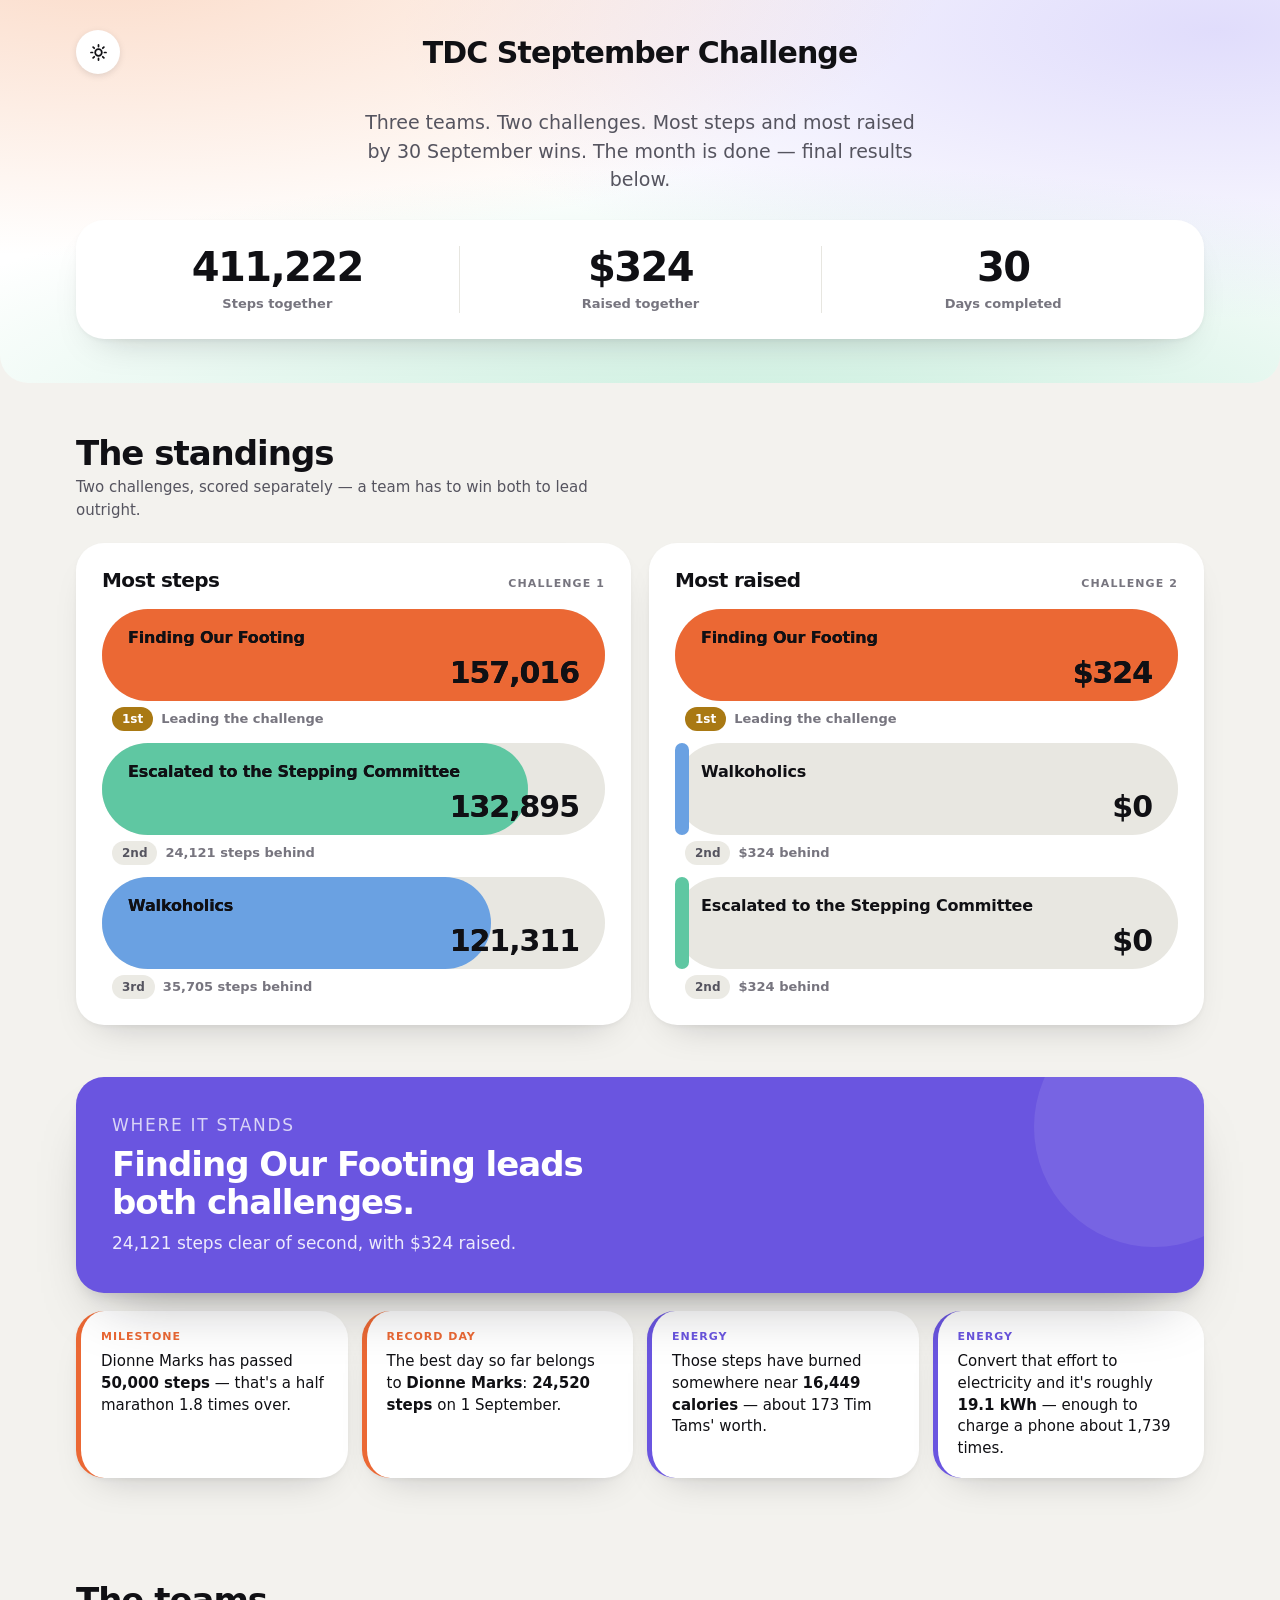
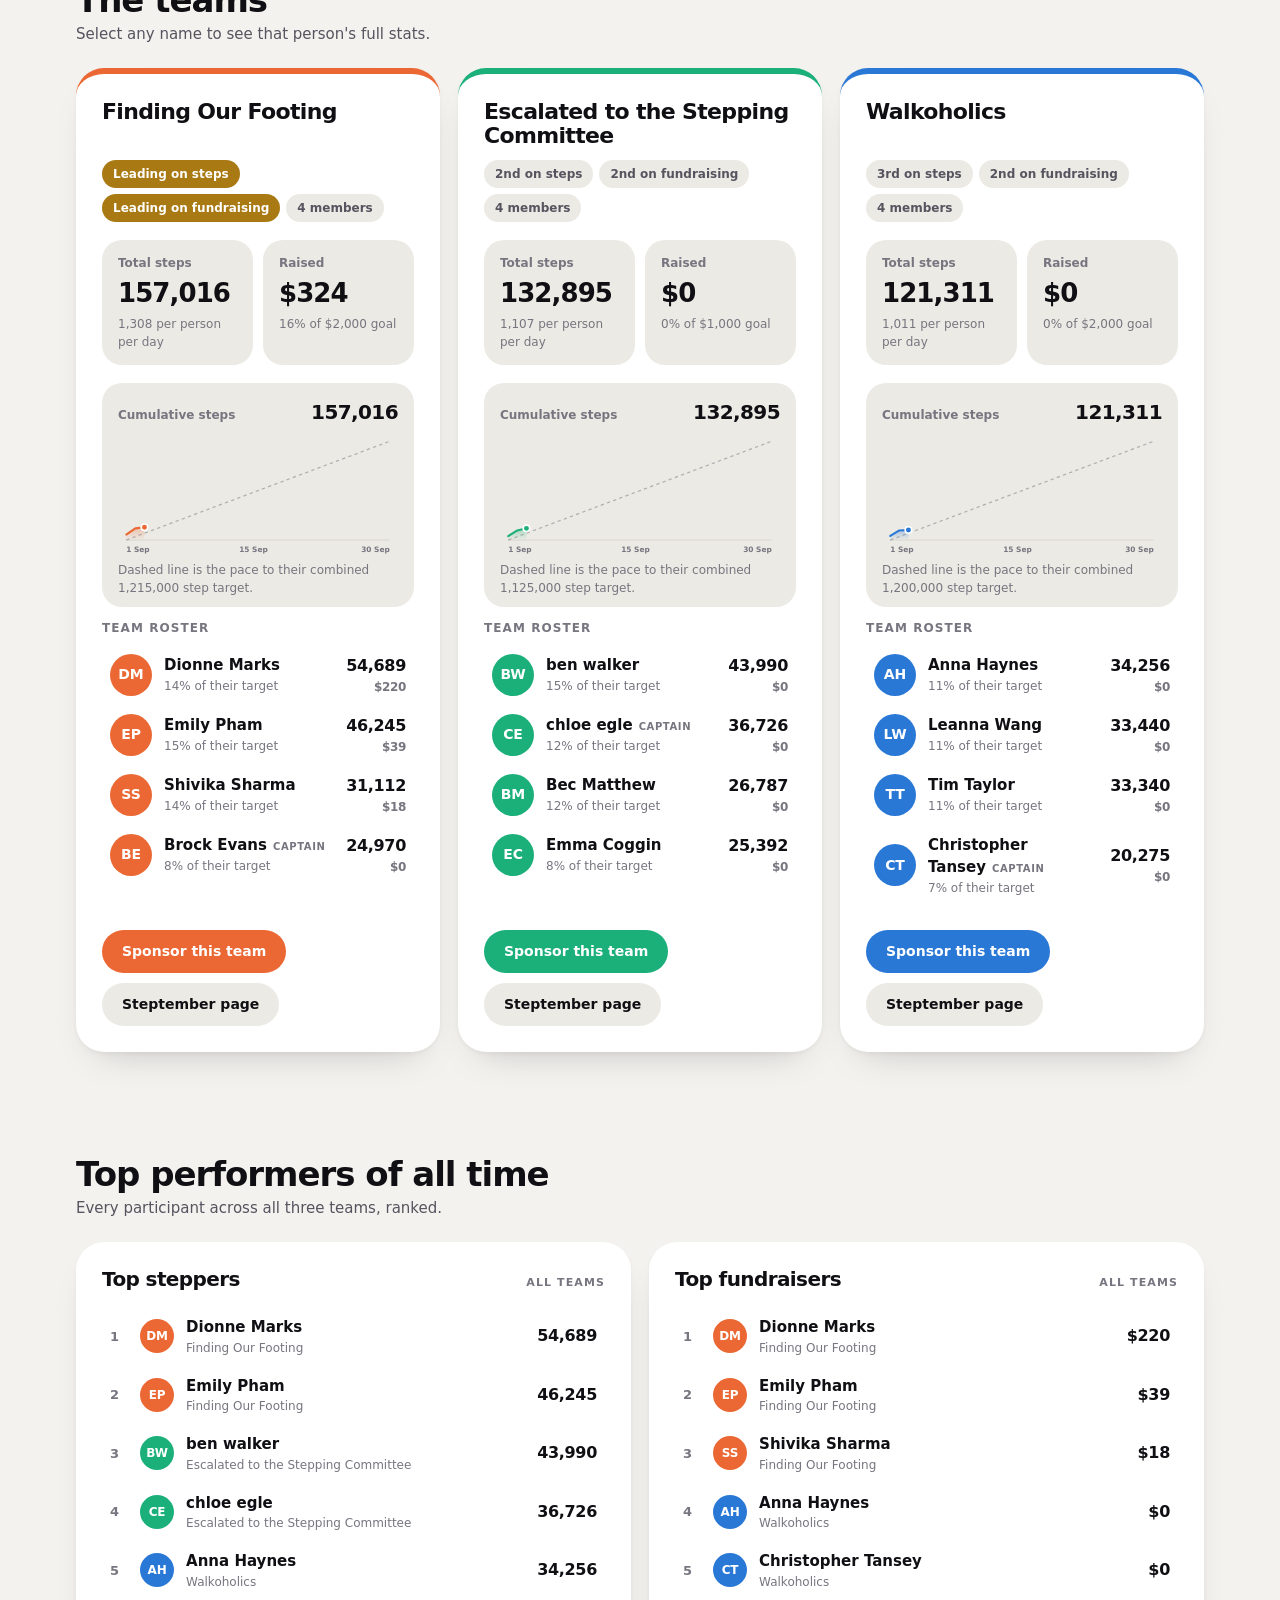
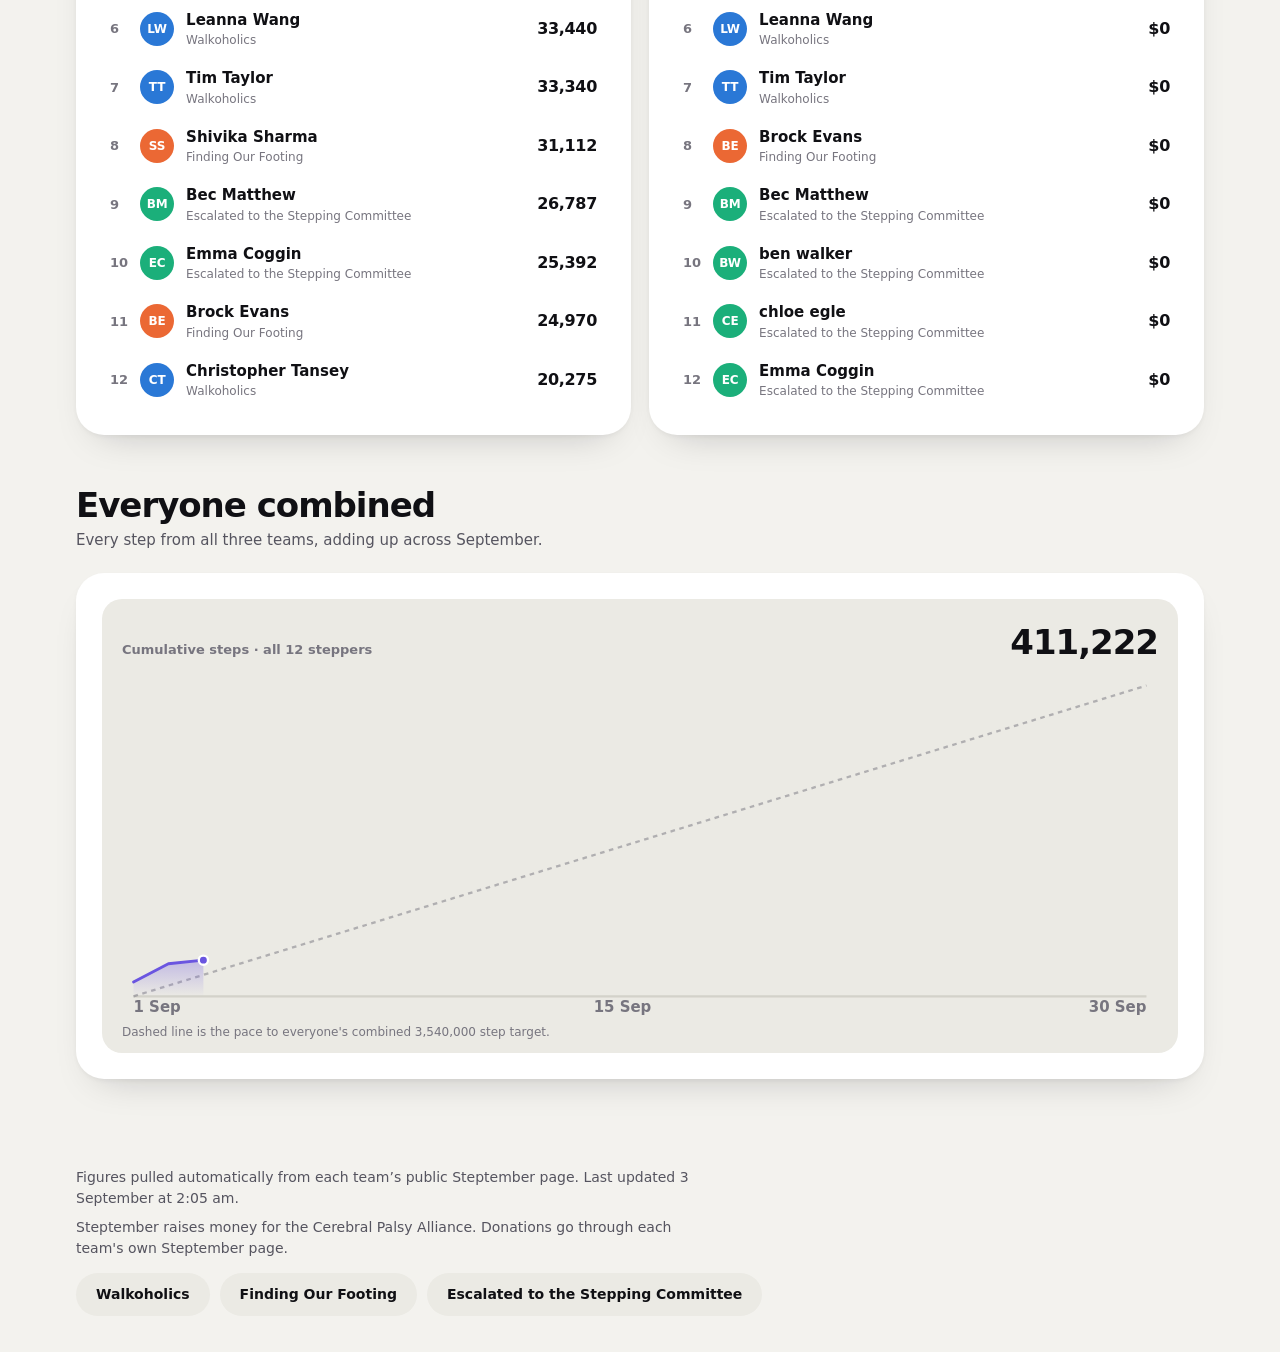
==== commit faeac465: "Add daily insights, a theme toggle, and widen the overall chart Four changes:  The "Everyone combine" ====
--- a/index.html
+++ b/index.html
@@ -9,6 +9,18 @@
       content="Live head-to-head scoreboard for three TDC Steptember teams: most steps and most raised by 30 September 2026."
     />
     <link rel="stylesheet" href="assets/css/styles.css" />
+    <script>
+      // Stamp the saved theme before first paint, so a viewer who chose light
+      // doesn't get a flash of dark (or the reverse) while the page loads.
+      try {
+        const saved = localStorage.getItem('theme');
+        if (saved === 'light' || saved === 'dark') {
+          document.documentElement.dataset.theme = saved;
+        }
+      } catch (error) {
+        /* Private browsing can block storage; the OS preference still applies. */
+      }
+    </script>
     <link
       rel="icon"
       href="data:image/svg+xml,%3Csvg xmlns='http://www.w3.org/2000/svg' viewBox='0 0 100 100'%3E%3Ctext y='.9em' font-size='90'%3E%F0%9F%91%9F%3C/text%3E%3C/svg%3E"
@@ -18,13 +30,13 @@
     <header class="hero">
       <div class="wrap">
         <div class="topbar">
-          <span class="icon-btn" aria-hidden="true">
-            <svg width="18" height="18" viewBox="0 0 24 24" fill="none" stroke="currentColor" stroke-width="2.5" stroke-linecap="round" stroke-linejoin="round"><path d="M13 5l7 7-7 7M4 12h15"/></svg>
-          </span>
+          <button type="button" class="icon-btn" id="theme-toggle" aria-pressed="false">
+            <span class="visually-hidden">Switch between light and dark mode</span>
+            <svg class="icon-sun" width="19" height="19" viewBox="0 0 24 24" fill="none" stroke="currentColor" stroke-width="2.2" stroke-linecap="round" aria-hidden="true"><circle cx="12" cy="12" r="4.2"/><path d="M12 2.5v2M12 19.5v2M2.5 12h2M19.5 12h2M5.2 5.2l1.4 1.4M17.4 17.4l1.4 1.4M18.8 5.2l-1.4 1.4M6.6 17.4l-1.4 1.4"/></svg>
+            <svg class="icon-moon" width="19" height="19" viewBox="0 0 24 24" fill="none" stroke="currentColor" stroke-width="2.2" stroke-linecap="round" stroke-linejoin="round" aria-hidden="true"><path d="M20.5 14.3A8.6 8.6 0 1 1 9.7 3.5 6.7 6.7 0 0 0 20.5 14.3z"/></svg>
+          </button>
           <h1 id="campaign-title">TDC Steptember Challenge</h1>
-          <span class="icon-btn" aria-hidden="true">
-            <svg width="18" height="18" viewBox="0 0 24 24" fill="none" stroke="currentColor" stroke-width="2.5" stroke-linecap="round" stroke-linejoin="round"><path d="M18 8a6 6 0 10-12 0c0 7-3 9-3 9h18s-3-2-3-9M13.7 21a2 2 0 01-3.4 0"/></svg>
-          </span>
+          <span class="topbar-spacer" aria-hidden="true"></span>
         </div>
         <p class="hero-lede" id="campaign-blurb">
           Three teams. Two challenges. Most steps and most raised by 30 September wins.
@@ -47,7 +59,10 @@
       </section>
 
       <section class="section" style="padding-top: 0" aria-label="Overall leader">
-        <div class="wrap"><div id="verdict"></div></div>
+        <div class="wrap">
+          <div id="verdict"></div>
+          <div id="insights"></div>
+        </div>
       </section>
 
       <section class="section" aria-labelledby="teams-title">
@@ -67,6 +82,16 @@
             <p>Every participant across all three teams, ranked.</p>
           </div>
           <div class="ladders" id="ladders"></div>
+        </div>
+      </section>
+
+      <section class="section" style="padding-top: 0" aria-labelledby="overall-title">
+        <div class="wrap">
+          <div class="section-head">
+            <h2 id="overall-title">Everyone combined</h2>
+            <p>Every step from all three teams, adding up across September.</p>
+          </div>
+          <div id="overall-chart"></div>
         </div>
       </section>
     </main>
--- a/assets/css/styles.css
+++ b/assets/css/styles.css
@@ -56,40 +56,91 @@
   --page-max: 1200px;
 }
 
+/* The dark palette's values, held once so a colour change is a one-line edit.
+   They are switched on in two places below: the OS preference, and an explicit
+   choice from the theme toggle — which has to win in both directions. */
+:root {
+  --d-surface: #1c1c1b;
+  --d-plane: #0c0c0c;
+  --d-sunk: #262625;
+
+  --d-ink: #ffffff;
+  --d-ink-secondary: #c6c5bc;
+  --d-ink-muted: #96948b;
+
+  --d-hairline: #2b2b29;
+  --d-hairline-strong: #3a3a37;
+
+  --d-team-1: #3987e5;
+  --d-team-2: #eb6834;
+  --d-team-3: #1fc78b;
+
+  /* Fills stay light in dark mode and keep dark ink, the way the reference
+     dark screen does. Deliberate: legibility here is governed by the >= 6:1
+     ink-on-fill contrast, not by the mid-tone band for marks on a surface. */
+  --d-lane-track: #2a2a28;
+  --d-lane-ink-track: #ffffff;
+
+  --d-brand: #7b68ee;
+  --d-brand-deep: #6a55e0;
+
+  --d-gold: #e0a32c;
+  --d-good: #35c635;
+
+  --d-shadow: 0 2px 4px rgba(0, 0, 0, 0.4), 0 18px 40px -24px rgba(0, 0, 0, 0.7);
+  --d-shadow-lift: 0 8px 16px -8px rgba(0, 0, 0, 0.5), 0 32px 64px -32px rgba(0, 0, 0, 0.8);
+}
+
 @media (prefers-color-scheme: dark) {
+  /* OS is dark and the viewer hasn't explicitly chosen light. */
   :root:not([data-theme='light']) {
     color-scheme: dark;
 
-    --surface: #1c1c1b;
-    --plane: #0c0c0c;
-    --sunk: #262625;
-
-    --ink: #ffffff;
-    --ink-secondary: #c6c5bc;
-    --ink-muted: #96948b;
-
-    --hairline: #2b2b29;
-    --hairline-strong: #3a3a37;
-
-    --team-1: #3987e5;
-    --team-2: #eb6834;
-    --team-3: #1fc78b;
-
-    /* Fills stay light in dark mode and keep dark ink, the way the reference
-       dark screen does. Deliberate: legibility here is governed by the >= 6:1
-       ink-on-fill contrast, not by the mid-tone band for marks on a surface. */
-    --lane-track: #2a2a28;
-    --lane-ink-track: #ffffff;
-
-    --brand: #7b68ee;
-    --brand-deep: #6a55e0;
-
-    --gold: #e0a32c;
-    --good: #35c635;
-
-    --shadow: 0 2px 4px rgba(0, 0, 0, 0.4), 0 18px 40px -24px rgba(0, 0, 0, 0.7);
-    --shadow-lift: 0 8px 16px -8px rgba(0, 0, 0, 0.5), 0 32px 64px -32px rgba(0, 0, 0, 0.8);
+    --surface: var(--d-surface);
+    --plane: var(--d-plane);
+    --sunk: var(--d-sunk);
+    --ink: var(--d-ink);
+    --ink-secondary: var(--d-ink-secondary);
+    --ink-muted: var(--d-ink-muted);
+    --hairline: var(--d-hairline);
+    --hairline-strong: var(--d-hairline-strong);
+    --team-1: var(--d-team-1);
+    --team-2: var(--d-team-2);
+    --team-3: var(--d-team-3);
+    --lane-track: var(--d-lane-track);
+    --lane-ink-track: var(--d-lane-ink-track);
+    --brand: var(--d-brand);
+    --brand-deep: var(--d-brand-deep);
+    --gold: var(--d-gold);
+    --good: var(--d-good);
+    --shadow: var(--d-shadow);
+    --shadow-lift: var(--d-shadow-lift);
   }
+}
+
+/* The viewer explicitly chose dark, whatever the OS says. */
+:root[data-theme='dark'] {
+  color-scheme: dark;
+
+  --surface: var(--d-surface);
+  --plane: var(--d-plane);
+  --sunk: var(--d-sunk);
+  --ink: var(--d-ink);
+  --ink-secondary: var(--d-ink-secondary);
+  --ink-muted: var(--d-ink-muted);
+  --hairline: var(--d-hairline);
+  --hairline-strong: var(--d-hairline-strong);
+  --team-1: var(--d-team-1);
+  --team-2: var(--d-team-2);
+  --team-3: var(--d-team-3);
+  --lane-track: var(--d-lane-track);
+  --lane-ink-track: var(--d-lane-ink-track);
+  --brand: var(--d-brand);
+  --brand-deep: var(--d-brand-deep);
+  --gold: var(--d-gold);
+  --good: var(--d-good);
+  --shadow: var(--d-shadow);
+  --shadow-lift: var(--d-shadow-lift);
 }
 
 *,
@@ -205,14 +256,19 @@
   }
 }
 
+:root[data-theme='dark'] .hero::before {
+  opacity: 0.34;
+}
+
 .hero > .wrap {
   position: relative;
 }
 
+/* Fixed side columns keep the title centred now the right-hand icon is gone. */
 .topbar {
-  display: flex;
+  display: grid;
+  grid-template-columns: 44px 1fr 44px;
   align-items: center;
-  justify-content: space-between;
   gap: 12px;
   margin-bottom: clamp(20px, 3vw, 34px);
 }
@@ -227,13 +283,58 @@
   display: grid;
   place-items: center;
   flex: none;
+  cursor: pointer;
   box-shadow: 0 2px 8px -2px rgba(16, 16, 20, 0.18);
+}
+
+.icon-btn:hover {
+  color: var(--brand);
+}
+
+/* Show the icon for the mode the button would switch you to. */
+.icon-moon {
+  display: none;
+}
+
+@media (prefers-color-scheme: dark) {
+  :root:not([data-theme='light']) .icon-sun {
+    display: none;
+  }
+
+  :root:not([data-theme='light']) .icon-moon {
+    display: block;
+  }
+}
+
+:root[data-theme='dark'] .icon-sun {
+  display: none;
+}
+
+:root[data-theme='dark'] .icon-moon {
+  display: block;
+}
+
+/* An explicit light choice wins over a dark OS. */
+:root[data-theme='light'] .icon-sun {
+  display: block;
+}
+
+:root[data-theme='light'] .icon-moon {
+  display: none;
 }
 
 .topbar h1 {
   font-size: clamp(22px, 3.4vw, 30px);
   text-align: center;
-  flex: 1;
+}
+
+.visually-hidden {
+  position: absolute;
+  width: 1px;
+  height: 1px;
+  overflow: hidden;
+  clip-path: inset(50%);
+  white-space: nowrap;
 }
 
 .hero-lede {
@@ -581,8 +682,11 @@
   background: var(--sunk);
 }
 
-/* Initials in the team's colour — the avatar row, without hotlinking photos. */
+/* Their Steptember photo where they have one; initials in the team's colour
+   otherwise. The initials sit underneath, so a photo that fails to load simply
+   reveals them rather than leaving a broken image. */
 .avatar {
+  position: relative;
   width: 42px;
   height: 42px;
   border-radius: 50%;
@@ -594,7 +698,17 @@
   font-weight: 800;
   letter-spacing: -0.01em;
   flex: none;
+  overflow: hidden;
   box-shadow: 0 0 0 3px var(--surface);
+}
+
+.avatar img {
+  position: absolute;
+  inset: 0;
+  width: 100%;
+  height: 100%;
+  object-fit: cover;
+  border-radius: 50%;
 }
 
 .avatar.sm {
@@ -952,6 +1066,134 @@
   border-top: 1px solid var(--hairline);
 }
 
+/* --------------------------------------------------------------- charts --- */
+
+.chart-block {
+  background: var(--sunk);
+  border-radius: var(--r-mid);
+  padding: 14px 16px 10px;
+}
+
+.chart-head {
+  display: flex;
+  align-items: baseline;
+  justify-content: space-between;
+  gap: 12px;
+  margin-bottom: 6px;
+}
+
+.chart-title {
+  font-size: 12px;
+  font-weight: 700;
+  color: var(--ink-muted);
+}
+
+.chart-latest {
+  font-size: 20px;
+  font-weight: 800;
+  letter-spacing: -0.03em;
+  font-variant-numeric: tabular-nums;
+}
+
+/* Scales uniformly, so tick text and stroke widths keep their proportions. The
+   ratio comes from the viewBox the chart was drawn at, set inline. */
+.chart {
+  display: block;
+  width: 100%;
+  height: auto;
+  overflow: visible;
+  color: var(--ink-muted);
+}
+
+/* The full-width chart at the foot of the page. */
+.chart-block.wide {
+  padding: 18px 20px 12px;
+}
+
+.chart-block.wide .chart-latest {
+  font-size: clamp(24px, 3.4vw, 34px);
+}
+
+.chart-block.wide .chart-title {
+  font-size: 13px;
+}
+
+/* Tick text is in viewBox units, so the wider box needs a larger size to come
+   out the same on screen. */
+.chart-block.wide .chart-tick {
+  font-size: 13px;
+}
+
+.chart-block.wide .chart-pace,
+.chart-block.wide .chart-axis {
+  stroke-width: 2;
+}
+
+.chart-axis {
+  stroke: var(--hairline-strong);
+}
+
+.chart-pace {
+  opacity: 0.5;
+}
+
+.chart-tick {
+  font-size: 9px;
+  font-weight: 600;
+  fill: var(--ink-muted);
+}
+
+.chart-note,
+.chart-empty {
+  font-size: 12px;
+  color: var(--ink-muted);
+  margin: 4px 0 0;
+  font-weight: 500;
+}
+
+.chart-empty {
+  padding: 18px 0;
+}
+
+/* -------------------------------------------------------------- insights -- */
+
+.insights {
+  display: grid;
+  gap: 14px;
+  grid-template-columns: repeat(auto-fit, minmax(260px, 1fr));
+  margin-top: 18px;
+}
+
+.insight {
+  background: var(--surface);
+  border-radius: var(--r-card);
+  padding: 18px 20px;
+  box-shadow: var(--shadow);
+  border-left: 5px solid var(--accent, var(--brand));
+  display: flex;
+  flex-direction: column;
+  gap: 6px;
+}
+
+.insight-kind {
+  font-size: 11px;
+  font-weight: 800;
+  text-transform: uppercase;
+  letter-spacing: 0.09em;
+  color: var(--accent, var(--brand));
+}
+
+.insight p {
+  margin: 0;
+  font-size: 15px;
+  font-weight: 500;
+  line-height: 1.45;
+}
+
+.insight strong {
+  font-weight: 800;
+}
+
 /* --------------------------------------------------------------- footer --- */
 
 footer.site {
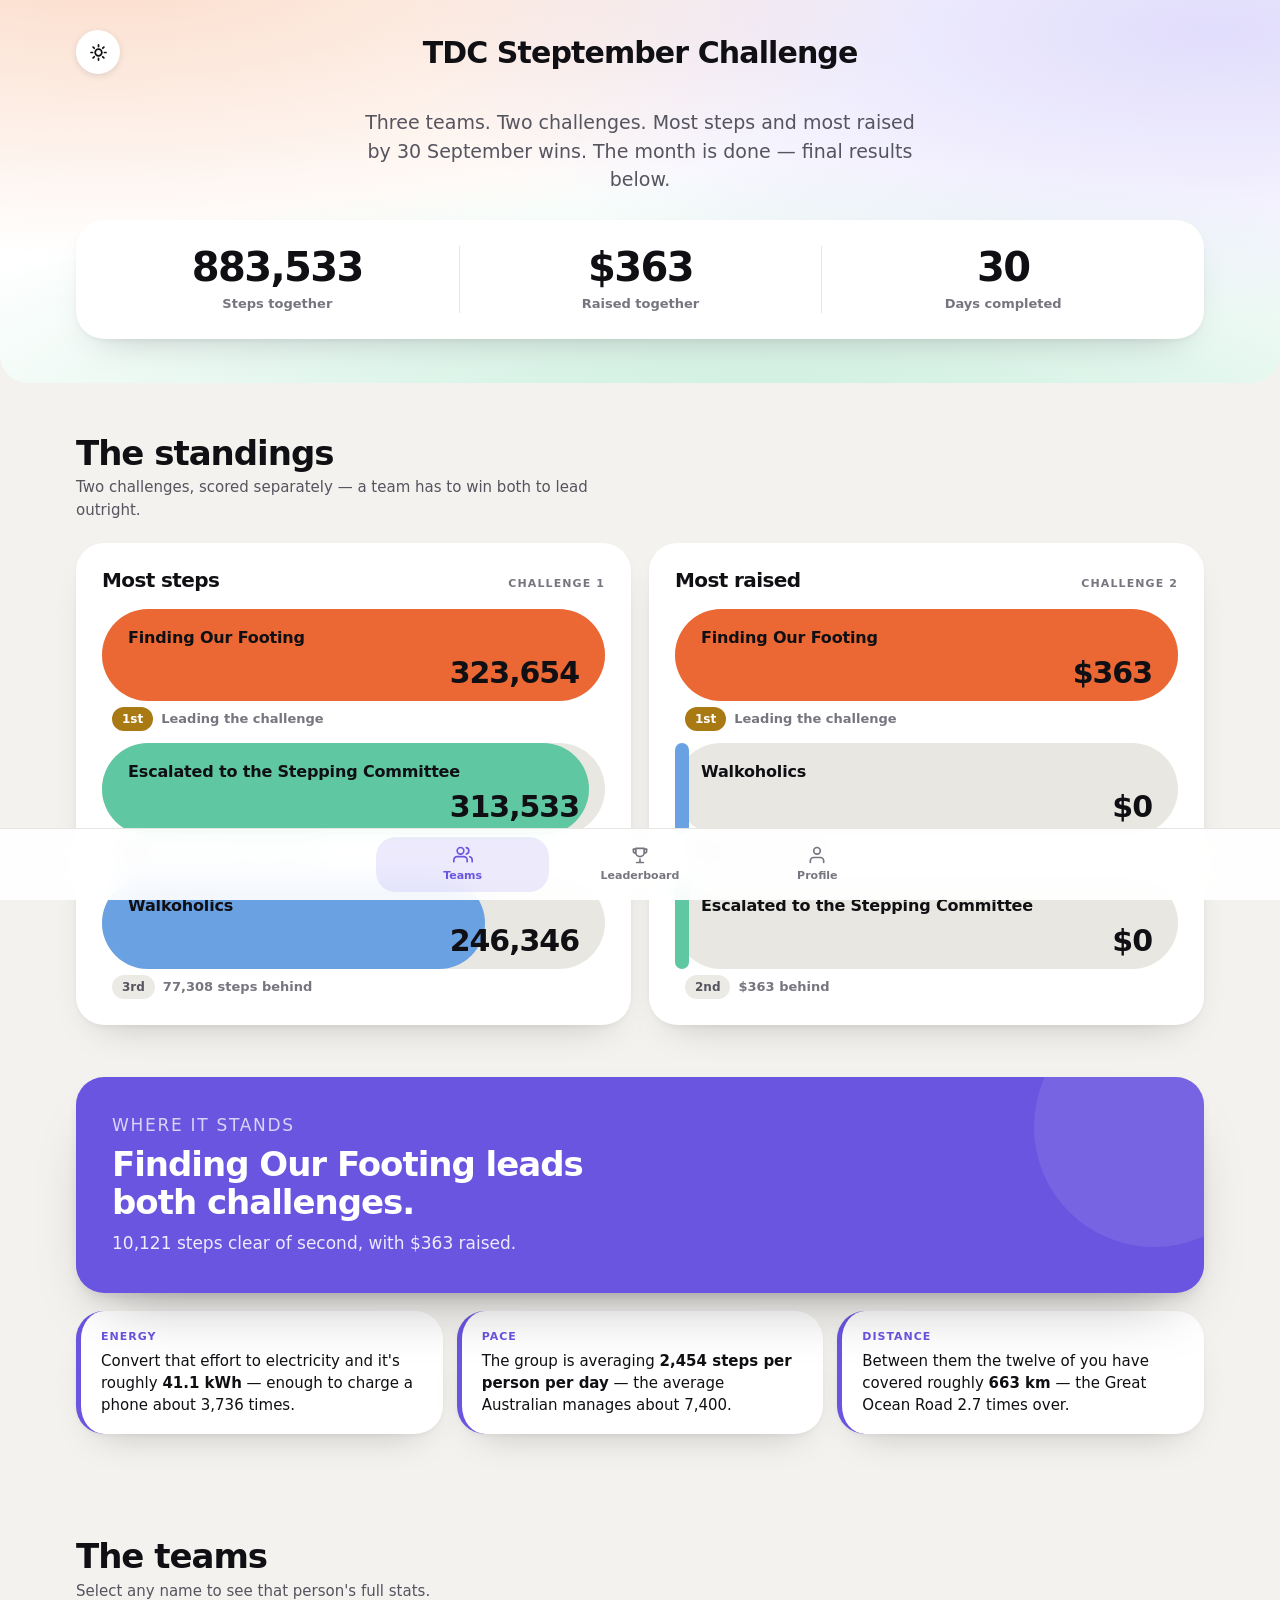
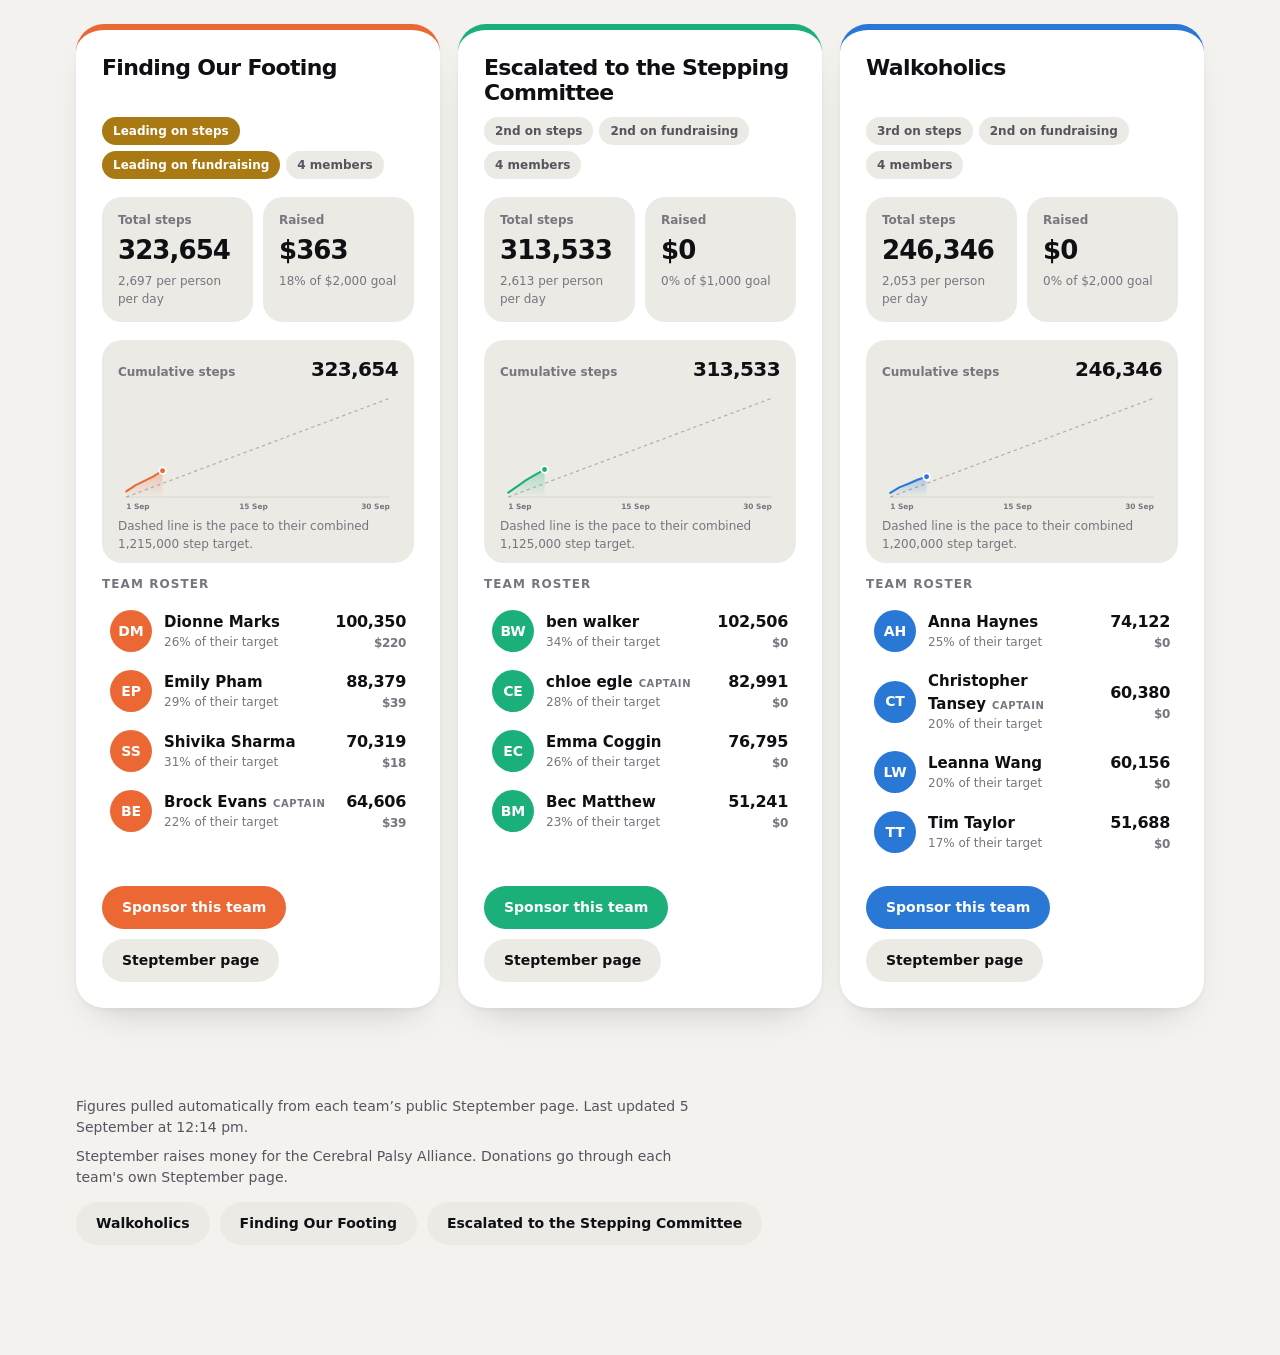
==== commit 383ffd7b: "Split the site into three views with a bottom nav Teams, Leaderboard and Profile, switched client-si" ====
--- a/index.html
+++ b/index.html
@@ -48,53 +48,103 @@
     <main id="main">
       <p class="load-error" id="load-error" hidden></p>
 
-      <section class="section" id="standings-section" aria-labelledby="standings-title">
-        <div class="wrap">
-          <div class="section-head">
-            <h2 id="standings-title">The standings</h2>
-            <p>Two challenges, scored separately — a team has to win both to lead outright.</p>
+      <!-- ------------------------------------------------------------ teams -->
+      <div class="view" id="view-teams">
+        <section class="section" id="standings-section" aria-labelledby="standings-title">
+          <div class="wrap">
+            <div class="section-head">
+              <h2 id="standings-title">The standings</h2>
+              <p>Two challenges, scored separately — a team has to win both to lead outright.</p>
+            </div>
+            <div class="boards" id="boards"></div>
           </div>
-          <div class="boards" id="boards"></div>
-        </div>
-      </section>
+        </section>
 
-      <section class="section" style="padding-top: 0" aria-label="Overall leader">
-        <div class="wrap">
-          <div id="verdict"></div>
-          <div id="insights"></div>
-        </div>
-      </section>
+        <section class="section" style="padding-top: 0" aria-label="Overall leader">
+          <div class="wrap">
+            <div id="verdict"></div>
+            <div id="team-insights"></div>
+          </div>
+        </section>
 
-      <section class="section" aria-labelledby="teams-title">
-        <div class="wrap">
-          <div class="section-head">
-            <h2 id="teams-title">The teams</h2>
-            <p>Select any name to see that person's full stats.</p>
+        <section class="section" aria-labelledby="teams-title">
+          <div class="wrap">
+            <div class="section-head">
+              <h2 id="teams-title">The teams</h2>
+              <p>Select any name to see that person's full stats.</p>
+            </div>
+            <div class="teams" id="teams"></div>
           </div>
-          <div class="teams" id="teams"></div>
-        </div>
-      </section>
+        </section>
+      </div>
 
-      <section class="section" aria-labelledby="ladders-title">
-        <div class="wrap">
-          <div class="section-head">
-            <h2 id="ladders-title">Top performers of all time</h2>
-            <p>Every participant across all three teams, ranked.</p>
+      <!-- ------------------------------------------------------ leaderboard -->
+      <div class="view" id="view-leaderboard" hidden>
+        <section class="section" aria-labelledby="podium-title">
+          <div class="wrap">
+            <div class="section-head">
+              <h2 id="podium-title">On the podium</h2>
+              <p>The top three on each challenge, across all twelve steppers.</p>
+            </div>
+            <div class="podiums" id="podiums"></div>
           </div>
-          <div class="ladders" id="ladders"></div>
-        </div>
-      </section>
+        </section>
 
-      <section class="section" style="padding-top: 0" aria-labelledby="overall-title">
-        <div class="wrap">
-          <div class="section-head">
-            <h2 id="overall-title">Everyone combined</h2>
-            <p>Every step from all three teams, adding up across September.</p>
+        <section class="section" style="padding-top: 0" aria-label="Individual highlights">
+          <div class="wrap"><div id="individual-insights"></div></div>
+        </section>
+
+        <section class="section" style="padding-top: 0" aria-labelledby="ladders-title">
+          <div class="wrap">
+            <div class="section-head">
+              <h2 id="ladders-title">Top performers of all time</h2>
+              <p>Every participant across all three teams, ranked.</p>
+            </div>
+            <div class="ladders" id="ladders"></div>
           </div>
-          <div id="overall-chart"></div>
-        </div>
-      </section>
+        </section>
+
+        <section class="section" style="padding-top: 0" aria-labelledby="overall-title">
+          <div class="wrap">
+            <div class="section-head">
+              <h2 id="overall-title">Everyone combined</h2>
+              <p>Every step from all three teams, adding up across September.</p>
+            </div>
+            <div id="overall-chart"></div>
+          </div>
+        </section>
+      </div>
+
+      <!-- ---------------------------------------------------------- profile -->
+      <div class="view" id="view-profile" hidden>
+        <section class="section" aria-labelledby="profile-title">
+          <div class="wrap">
+            <div class="section-head">
+              <h2 id="profile-title">Your profile</h2>
+              <p>Pick yourself from the list to follow your own progress.</p>
+            </div>
+            <div id="profile-view"></div>
+          </div>
+        </section>
+      </div>
     </main>
+
+    <nav class="tabbar" aria-label="Sections">
+      <div class="tabbar-inner">
+        <button type="button" class="tab" data-view="teams" aria-current="page">
+          <svg viewBox="0 0 24 24" width="20" height="20" fill="none" stroke="currentColor" stroke-width="2" stroke-linecap="round" stroke-linejoin="round" aria-hidden="true"><path d="M17 20v-2a4 4 0 0 0-4-4H5a4 4 0 0 0-4 4v2"/><circle cx="9" cy="7" r="4"/><path d="M23 20v-2a4 4 0 0 0-3-3.87M16 3.13a4 4 0 0 1 0 7.75"/></svg>
+          <span>Teams</span>
+        </button>
+        <button type="button" class="tab" data-view="leaderboard">
+          <svg viewBox="0 0 24 24" width="20" height="20" fill="none" stroke="currentColor" stroke-width="2" stroke-linecap="round" stroke-linejoin="round" aria-hidden="true"><path d="M8 21h8M12 17v4M7 4h10v5a5 5 0 0 1-10 0zM7 5H4v2a3 3 0 0 0 3 3M17 5h3v2a3 3 0 0 1-3 3"/></svg>
+          <span>Leaderboard</span>
+        </button>
+        <button type="button" class="tab" data-view="profile">
+          <svg viewBox="0 0 24 24" width="20" height="20" fill="none" stroke="currentColor" stroke-width="2" stroke-linecap="round" stroke-linejoin="round" aria-hidden="true"><path d="M20 21v-2a4 4 0 0 0-4-4H8a4 4 0 0 0-4 4v2"/><circle cx="12" cy="7" r="4"/></svg>
+          <span>Profile</span>
+        </button>
+      </div>
+    </nav>
 
     <footer class="site">
       <div class="wrap">
--- a/assets/css/styles.css
+++ b/assets/css/styles.css
@@ -77,9 +77,14 @@
 
   /* Fills stay light in dark mode and keep dark ink, the way the reference
      dark screen does. Deliberate: legibility here is governed by the >= 6:1
-     ink-on-fill contrast, not by the mid-tone band for marks on a surface. */
-  --d-lane-track: #2a2a28;
-  --d-lane-ink-track: #ffffff;
+     ink-on-fill contrast, not by the mid-tone band for marks on a surface.
+
+     The track stays light for the same reason — the reference dark screen puts
+     white bars on its panel. A dark track would need light ink while the fill
+     needs dark ink, and a label crossing the fill's edge would then render
+     half in each. Keeping both backgrounds light means one ink works across
+     the whole lane. */
+  --d-lane-track: #dcdbd4;
 
   --d-brand: #7b68ee;
   --d-brand-deep: #6a55e0;
@@ -108,7 +113,6 @@
     --team-2: var(--d-team-2);
     --team-3: var(--d-team-3);
     --lane-track: var(--d-lane-track);
-    --lane-ink-track: var(--d-lane-ink-track);
     --brand: var(--d-brand);
     --brand-deep: var(--d-brand-deep);
     --gold: var(--d-gold);
@@ -134,7 +138,6 @@
   --team-2: var(--d-team-2);
   --team-3: var(--d-team-3);
   --lane-track: var(--d-lane-track);
-  --lane-ink-track: var(--d-lane-ink-track);
   --brand: var(--d-brand);
   --brand-deep: var(--d-brand-deep);
   --gold: var(--d-gold);
@@ -448,8 +451,8 @@
   transition: width 600ms cubic-bezier(0.22, 1, 0.36, 1);
 }
 
-/* Two identical full-width text layers. The base sits on the track; the copy is
-   clipped to the fill, so the label keeps its contrast wherever the bar ends. */
+/* One text layer. Track and fill are both light in either mode, so a single
+   dark ink stays readable wherever the bar happens to end. */
 .lane-face {
   position: absolute;
   inset: 0;
@@ -459,11 +462,6 @@
   padding: 17px clamp(18px, 2.4vw, 26px);
   color: var(--lane-ink-track);
   pointer-events: none;
-}
-
-.lane-face.over {
-  color: var(--lane-ink-fill);
-  clip-path: inset(0 calc(100% - var(--pct, 0%)) 0 0);
 }
 
 .lane-title {
@@ -1194,6 +1192,146 @@
   font-weight: 800;
 }
 
+/* ------------------------------------------------------------- tab bar ---- */
+
+/* Room for the fixed bar, plus the phone's own home-indicator inset. */
+body {
+  padding-bottom: calc(74px + env(safe-area-inset-bottom, 0px));
+}
+
+.tabbar {
+  position: fixed;
+  left: 0;
+  right: 0;
+  bottom: 0;
+  z-index: 40;
+  background: color-mix(in srgb, var(--surface) 92%, transparent);
+  backdrop-filter: blur(12px);
+  border-top: 1px solid var(--hairline);
+  padding-bottom: env(safe-area-inset-bottom, 0px);
+}
+
+.tabbar-inner {
+  max-width: 560px;
+  margin-inline: auto;
+  display: grid;
+  grid-template-columns: repeat(3, 1fr);
+  gap: 4px;
+  padding: 8px clamp(8px, 3vw, 16px);
+}
+
+.tab {
+  display: flex;
+  flex-direction: column;
+  align-items: center;
+  gap: 3px;
+  padding: 8px 4px;
+  border: 0;
+  background: none;
+  border-radius: var(--r-mid);
+  color: var(--ink-muted);
+  font: inherit;
+  font-size: 11px;
+  font-weight: 700;
+  cursor: pointer;
+}
+
+.tab:hover {
+  color: var(--ink-secondary);
+  background: var(--sunk);
+}
+
+.tab.is-active {
+  color: var(--brand);
+  background: color-mix(in srgb, var(--brand) 12%, transparent);
+}
+
+/* ------------------------------------------------------------- podium ----- */
+
+.podiums {
+  display: grid;
+  gap: 18px;
+  grid-template-columns: repeat(auto-fit, minmax(320px, 1fr));
+  align-items: start;
+}
+
+.podium {
+  list-style: none;
+  margin: 0;
+  padding: 0;
+  display: grid;
+  grid-template-columns: repeat(3, 1fr);
+  align-items: end;
+  gap: 8px;
+}
+
+.podium-place {
+  display: flex;
+  flex-direction: column;
+  align-items: center;
+  min-width: 0;
+}
+
+.podium-person {
+  display: flex;
+  flex-direction: column;
+  align-items: center;
+  gap: 5px;
+  width: 100%;
+  padding: 6px 2px 10px;
+  border: 0;
+  background: none;
+  font: inherit;
+  color: inherit;
+  cursor: pointer;
+  border-radius: var(--r-mid);
+  min-width: 0;
+}
+
+.podium-person:hover {
+  background: var(--sunk);
+}
+
+.podium-name {
+  font-size: 13px;
+  font-weight: 700;
+  text-align: center;
+  overflow-wrap: anywhere;
+  line-height: 1.25;
+}
+
+.podium-value {
+  font-size: 13px;
+  font-weight: 800;
+  font-variant-numeric: tabular-nums;
+  color: var(--ink-secondary);
+}
+
+/* The blocks give the podium its stepped silhouette. */
+.podium-block {
+  width: 100%;
+  border-radius: var(--r-mid) var(--r-mid) 0 0;
+  background: var(--sunk);
+  display: grid;
+  place-items: center;
+  font-size: 13px;
+  font-weight: 800;
+}
+
+.place-1 .podium-block {
+  height: 74px;
+  background: var(--gold);
+  color: #fff;
+}
+
+.place-2 .podium-block {
+  height: 54px;
+}
+
+.place-3 .podium-block {
+  height: 40px;
+}
+
 /* --------------------------------------------------------------- footer --- */
 
 footer.site {
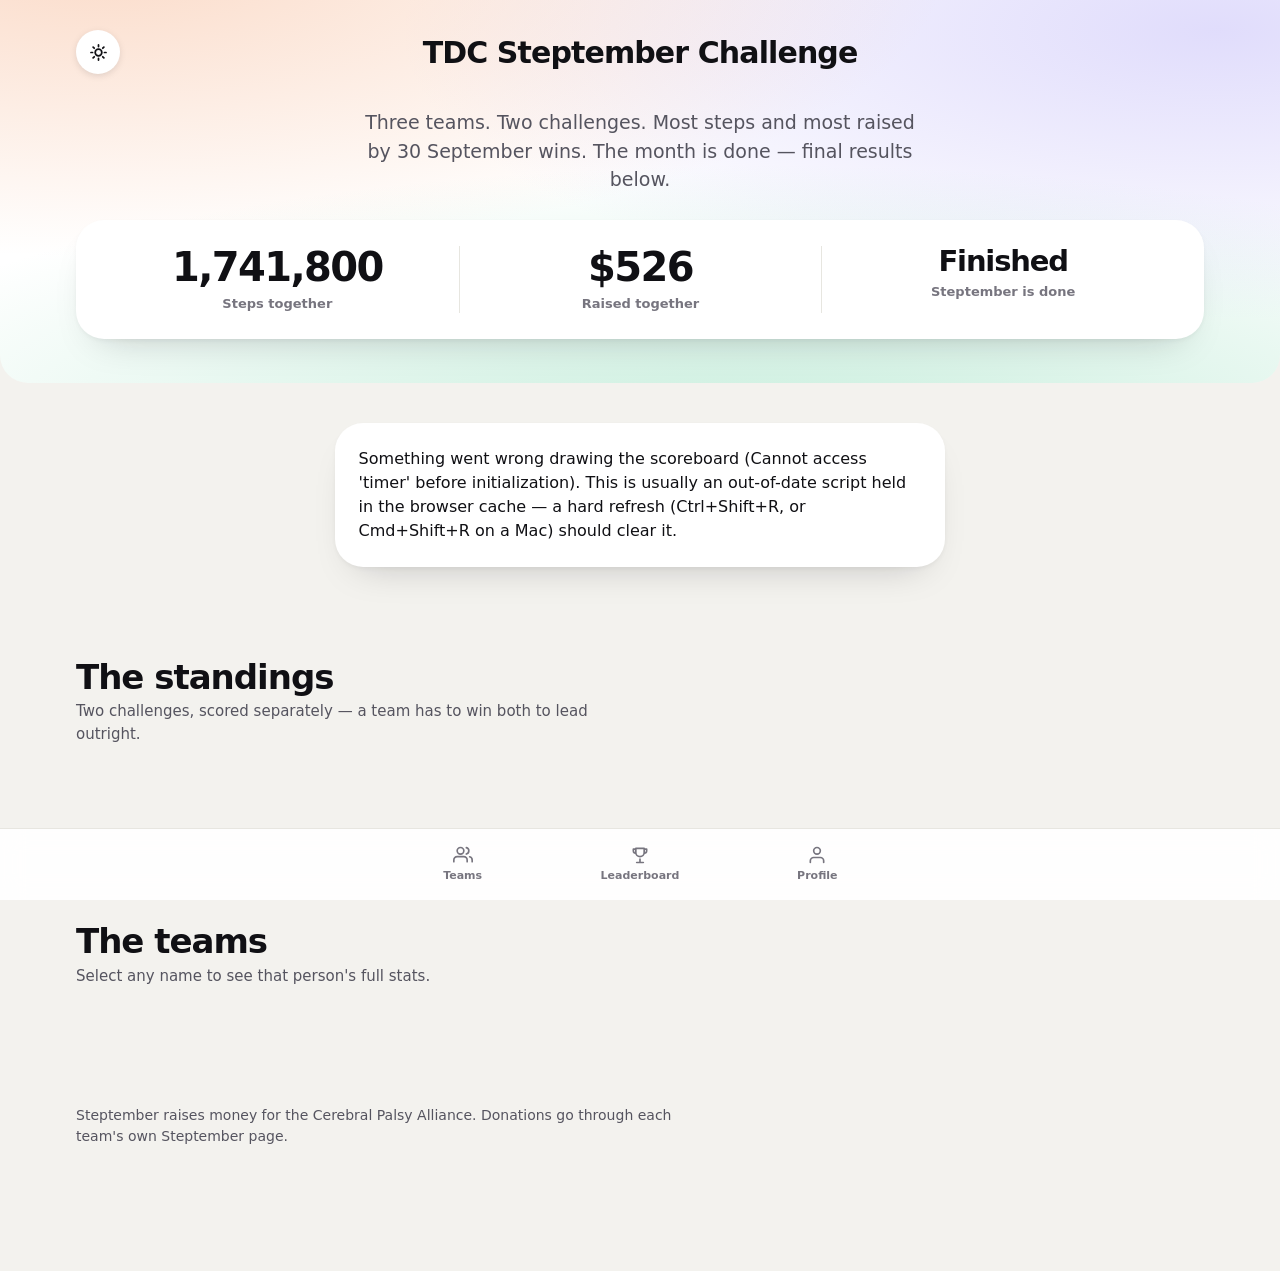
==== commit 440cac69: "Phase B: scope switcher and a team dialog Selecting a person or a team now offers a choice of field " ====
--- a/index.html
+++ b/index.html
@@ -119,6 +119,8 @@
       <div class="view" id="view-profile" hidden>
         <section class="section" aria-labelledby="profile-title">
           <div class="wrap">
+            <!-- The hero is hidden on this view, so the theme toggle moves here. -->
+            <div class="profile-toolbar" id="profile-toolbar"></div>
             <div class="section-head">
               <h2 id="profile-title">Your profile</h2>
               <p>Pick yourself from the list to follow your own progress.</p>
@@ -161,6 +163,10 @@
       <div class="profile-inner" id="profile-body"></div>
     </dialog>
 
+    <dialog class="profile" id="team-dialog" aria-labelledby="team-name">
+      <div class="profile-inner" id="team-body"></div>
+    </dialog>
+
     <script type="module" src="assets/js/app.js"></script>
   </body>
 </html>
--- a/assets/css/styles.css
+++ b/assets/css/styles.css
@@ -45,6 +45,8 @@
 
   --gold: #a97913;
   --good: #0a8f0a;
+  /* The tooltip inverts against the page, so its accent inverts too. */
+  --tip-accent: #6ee7a8;
 
   --r-card: 28px;
   --r-mid: 20px;
@@ -91,6 +93,7 @@
 
   --d-gold: #e0a32c;
   --d-good: #35c635;
+  --d-tip-accent: #0a7d3f;
 
   --d-shadow: 0 2px 4px rgba(0, 0, 0, 0.4), 0 18px 40px -24px rgba(0, 0, 0, 0.7);
   --d-shadow-lift: 0 8px 16px -8px rgba(0, 0, 0, 0.5), 0 32px 64px -32px rgba(0, 0, 0, 0.8);
@@ -117,6 +120,7 @@
     --brand-deep: var(--d-brand-deep);
     --gold: var(--d-gold);
     --good: var(--d-good);
+    --tip-accent: var(--d-tip-accent);
     --shadow: var(--d-shadow);
     --shadow-lift: var(--d-shadow-lift);
   }
@@ -142,6 +146,7 @@
   --brand-deep: var(--d-brand-deep);
   --gold: var(--d-gold);
   --good: var(--d-good);
+  --tip-accent: var(--d-tip-accent);
   --shadow: var(--d-shadow);
   --shadow-lift: var(--d-shadow-lift);
 }
@@ -172,6 +177,16 @@
 
 a {
   color: inherit;
+}
+
+/*
+ * The browser's own `[hidden] { display: none }` is the weakest rule there is,
+ * so any element given a `display` here would keep showing while hidden. The
+ * views, the error banner and the chart tooltips are all toggled by that
+ * attribute, hence stating it once, forcefully, rather than per component.
+ */
+[hidden] {
+  display: none !important;
 }
 
 .wrap {
@@ -384,6 +399,14 @@
   margin-left: 1px;
 }
 
+/* A hair smaller than the other two figures, since it carries far more
+   characters, and tabular so the digits don't shuffle as they tick. */
+.stat-strip .countdown {
+  font-size: clamp(19px, 3vw, 29px);
+  font-variant-numeric: tabular-nums;
+  white-space: nowrap;
+}
+
 .stat-strip dt {
   font-size: clamp(11px, 1.3vw, 13px);
   color: var(--ink-muted);
@@ -713,6 +736,20 @@
   width: 34px;
   height: 34px;
   font-size: 12px;
+}
+
+/* A team's own picture, alongside its name on the team card. Named is-team so
+   it can't collide with the .team card class and inherit its card styling. */
+.avatar.is-team {
+  width: 48px;
+  height: 48px;
+  font-size: 15px;
+  border-radius: var(--r-mid);
+  box-shadow: none;
+}
+
+.avatar.is-team img {
+  border-radius: var(--r-mid);
 }
 
 .person-name {
@@ -1067,9 +1104,54 @@
 /* --------------------------------------------------------------- charts --- */
 
 .chart-block {
+  position: relative;
   background: var(--sunk);
   border-radius: var(--r-mid);
   padding: 14px 16px 10px;
+}
+
+.chart-hits rect {
+  cursor: pointer;
+}
+
+/* Sits above the hovered point, centred on it and clamped inside the card. */
+.chart-tip {
+  position: absolute;
+  transform: translate(-50%, calc(-100% - 12px));
+  z-index: 5;
+  pointer-events: none;
+  display: grid;
+  gap: 2px;
+  min-width: 168px;
+  padding: 9px 12px;
+  border-radius: var(--r-sm, 10px);
+  background: var(--ink);
+  color: var(--surface);
+  font-size: 12px;
+  line-height: 1.35;
+  box-shadow: 0 8px 20px -8px rgba(0, 0, 0, 0.5);
+}
+
+.chart-tip strong {
+  font-weight: 800;
+  font-variant-numeric: tabular-nums;
+}
+
+.tip-day {
+  font-weight: 800;
+  text-transform: uppercase;
+  letter-spacing: 0.07em;
+  font-size: 10px;
+  opacity: 0.65;
+}
+
+.tip-up {
+  color: var(--tip-accent);
+  font-weight: 700;
+}
+
+.tip-forecast {
+  opacity: 0.8;
 }
 
 .chart-head {
@@ -1209,6 +1291,12 @@
   backdrop-filter: blur(12px);
   border-top: 1px solid var(--hairline);
   padding-bottom: env(safe-area-inset-bottom, 0px);
+  transition: transform 240ms cubic-bezier(0.22, 1, 0.36, 1);
+}
+
+/* Out of the way while reading down the page; back on the first scroll up. */
+.tabbar.is-tucked {
+  transform: translateY(110%);
 }
 
 .tabbar-inner {
@@ -1246,6 +1334,17 @@
   background: color-mix(in srgb, var(--brand) 12%, transparent);
 }
 
+/* The profile view stands alone — no campaign banner above it. */
+body[data-view='profile'] .hero {
+  display: none;
+}
+
+.profile-toolbar {
+  display: flex;
+  justify-content: flex-end;
+  margin-bottom: 14px;
+}
+
 /* ------------------------------------------------------------- podium ----- */
 
 .podiums {
@@ -1397,3 +1496,465 @@
     min-height: 84px;
   }
 }
+
+/* --------------------------------------------------------- profile view -- */
+
+.pick-lead {
+  margin: 0 0 16px;
+  color: var(--ink-secondary);
+  max-width: 54ch;
+}
+
+.pick-group {
+  margin-bottom: 26px;
+}
+
+.pick-group h3 {
+  font-size: 13px;
+  text-transform: uppercase;
+  letter-spacing: 0.09em;
+  color: var(--accent);
+  margin-bottom: 12px;
+}
+
+.pick-grid {
+  display: grid;
+  gap: 12px;
+  grid-template-columns: repeat(auto-fill, minmax(150px, 1fr));
+}
+
+/* One card per person. The whole card is the button so it's an easy target on
+   a phone, where this list is most likely to be used. */
+.pick {
+  display: grid;
+  justify-items: center;
+  gap: 8px;
+  padding: 18px 12px;
+  border: 1px solid var(--hairline);
+  border-radius: var(--r-mid);
+  background: var(--surface);
+  color: inherit;
+  cursor: pointer;
+  text-align: center;
+  font: inherit;
+}
+
+.pick:hover,
+.pick:focus-visible {
+  border-color: var(--accent);
+  transform: translateY(-2px);
+}
+
+.pick {
+  transition: transform 0.15s ease, border-color 0.15s ease;
+}
+
+.pick-name {
+  font-weight: 700;
+  font-size: 15px;
+  line-height: 1.2;
+}
+
+.profile-pick .btn {
+  margin-bottom: 22px;
+}
+
+/* ------------------------------------------------------------ the quiz --- */
+
+.profile-quiz {
+  max-width: 560px;
+  display: grid;
+  gap: 22px;
+}
+
+.quiz-head {
+  display: flex;
+  align-items: center;
+  gap: 14px;
+}
+
+.quiz-head h3 {
+  font-size: 20px;
+  margin-bottom: 4px;
+}
+
+.quiz-head p {
+  margin: 0;
+  color: var(--ink-secondary);
+  font-size: 14px;
+}
+
+.field {
+  display: grid;
+  gap: 8px;
+  border: 0;
+  padding: 0;
+  margin: 0;
+  min-width: 0;
+}
+
+.field-label {
+  font-weight: 700;
+  font-size: 15px;
+  padding: 0;
+}
+
+.field-label em {
+  font-style: normal;
+  font-weight: 400;
+  color: var(--ink-secondary);
+}
+
+.field input[type='number'] {
+  font: inherit;
+  padding: 12px 14px;
+  border-radius: var(--r-mid);
+  border: 1px solid var(--hairline-strong);
+  background: var(--surface);
+  color: var(--ink);
+  width: 100%;
+  max-width: 240px;
+}
+
+.field input[type='number']:focus-visible {
+  outline: 2px solid var(--brand);
+  outline-offset: 1px;
+}
+
+.field small {
+  color: var(--ink-secondary);
+  font-size: 13px;
+}
+
+.choices {
+  display: flex;
+  flex-wrap: wrap;
+  gap: 8px 20px;
+}
+
+.choices label {
+  display: flex;
+  align-items: center;
+  gap: 7px;
+  font-size: 15px;
+  cursor: pointer;
+}
+
+.quiz-actions {
+  display: flex;
+  flex-wrap: wrap;
+  gap: 10px;
+}
+
+/* ------------------------------------------------- before-and-after panel -- */
+
+.compare {
+  background: var(--brand);
+  color: #fff;
+  border-radius: var(--r-card);
+  padding: 24px;
+  margin-bottom: 22px;
+}
+
+.compare.is-down {
+  background: var(--ink);
+}
+
+.compare h3 {
+  font-size: 14px;
+  text-transform: uppercase;
+  letter-spacing: 0.09em;
+  opacity: 0.75;
+  margin-bottom: 18px;
+}
+
+.compare-figures {
+  display: flex;
+  align-items: center;
+  flex-wrap: wrap;
+  gap: 18px 22px;
+}
+
+.compare-cell {
+  display: grid;
+  gap: 1px;
+}
+
+.compare-label {
+  font-size: 12px;
+  text-transform: uppercase;
+  letter-spacing: 0.07em;
+  opacity: 0.7;
+}
+
+.compare-cell strong {
+  font-size: clamp(28px, 5vw, 40px);
+  font-weight: 800;
+  letter-spacing: -0.03em;
+  font-variant-numeric: tabular-nums;
+  line-height: 1;
+}
+
+.compare-cell small {
+  font-size: 12px;
+  opacity: 0.7;
+}
+
+.compare-arrow {
+  font-size: 26px;
+  opacity: 0.6;
+}
+
+/* The headline number, pushed to the end of the row on a wide screen. */
+.compare-delta {
+  margin-left: auto;
+  display: grid;
+  justify-items: end;
+  gap: 2px;
+  padding: 10px 18px;
+  border-radius: var(--r-mid);
+  background: rgba(255, 255, 255, 0.16);
+}
+
+.compare-delta strong {
+  font-size: 30px;
+  font-weight: 800;
+  letter-spacing: -0.03em;
+  font-variant-numeric: tabular-nums;
+  line-height: 1;
+}
+
+.compare-delta small {
+  font-size: 12px;
+  opacity: 0.85;
+}
+
+.compare-verdict {
+  margin: 20px 0 0;
+  font-size: clamp(17px, 2.4vw, 21px);
+  font-weight: 700;
+  letter-spacing: -0.02em;
+}
+
+.compare-note {
+  margin: 8px 0 0;
+  font-size: 14px;
+  opacity: 0.8;
+}
+
+/* ------------------------------------------------------- the dashboard --- */
+
+.me-head {
+  display: flex;
+  align-items: center;
+  gap: 14px;
+  margin-bottom: 22px;
+}
+
+.me-id {
+  flex: 1;
+  min-width: 0;
+}
+
+.me-id h3 {
+  font-size: clamp(20px, 3vw, 26px);
+  display: flex;
+  align-items: center;
+  gap: 8px;
+  flex-wrap: wrap;
+}
+
+.btn-quiet {
+  background: transparent;
+  border: 1px solid var(--hairline-strong);
+  font-size: 13px;
+  padding: 9px 16px;
+}
+
+.placements {
+  margin-bottom: 22px;
+}
+
+.placements h3,
+.profile-me .chart-block + .mini-lane {
+  margin-top: 0;
+}
+
+.placements h3 {
+  font-size: 13px;
+  text-transform: uppercase;
+  letter-spacing: 0.09em;
+  color: var(--ink-secondary);
+  margin-bottom: 12px;
+}
+
+.profile-me .chart-block {
+  margin-bottom: 22px;
+}
+
+.baseline-recap {
+  font-size: 14px;
+  color: var(--ink-secondary);
+  margin: 18px 0;
+}
+
+/* A button that reads as a link, for the small "change these answers" action. */
+.linkish {
+  font: inherit;
+  background: none;
+  border: 0;
+  padding: 0;
+  color: var(--brand);
+  font-weight: 700;
+  cursor: pointer;
+  text-decoration: underline;
+}
+
+.privacy-note {
+  margin: 26px 0 0;
+  padding: 14px 16px;
+  border-radius: var(--r-mid);
+  background: var(--sunk);
+  color: var(--ink-secondary);
+  font-size: 13px;
+  line-height: 1.5;
+  max-width: 68ch;
+}
+
+@media (max-width: 560px) {
+  .compare-delta {
+    margin-left: 0;
+    width: 100%;
+    justify-items: start;
+  }
+
+  .me-head {
+    flex-wrap: wrap;
+  }
+}
+
+/* Where a team sits across the organisation, under its headline figures. Only
+   rendered once that leaderboard has been read, so it is absent, not empty. */
+.org-strip {
+  display: flex;
+  flex-wrap: wrap;
+  align-items: baseline;
+  gap: 6px 14px;
+  margin: 0 0 18px;
+  padding: 11px 14px;
+  border-radius: var(--r-mid);
+  background: var(--sunk);
+  font-size: 13px;
+  color: var(--ink-secondary);
+}
+
+.org-strip strong {
+  color: var(--ink);
+  font-variant-numeric: tabular-nums;
+}
+
+.org-label {
+  font-size: 11px;
+  font-weight: 800;
+  text-transform: uppercase;
+  letter-spacing: 0.09em;
+  color: var(--accent);
+}
+
+/* ------------------------------------------------------- scope switcher --- */
+
+.scopes {
+  display: flex;
+  flex-wrap: wrap;
+  gap: 8px;
+  margin-bottom: 18px;
+}
+
+.scope {
+  font: inherit;
+  font-size: 13px;
+  font-weight: 700;
+  padding: 9px 16px;
+  border-radius: var(--r-pill);
+  border: 1px solid var(--hairline-strong);
+  background: transparent;
+  color: var(--ink-secondary);
+  cursor: pointer;
+}
+
+.scope:hover {
+  border-color: var(--accent, var(--brand));
+}
+
+.scope.is-active {
+  background: var(--accent, var(--brand));
+  border-color: transparent;
+  color: #fff;
+}
+
+/* ------------------------------------------------------------- the meter --- */
+
+/* Where one entity sits in its whole field: the track is everyone, the fill is
+   everyone ahead, the marker is you. A single ratio against a limit, so a meter
+   rather than a chart. The mark sits below 3:1 against the track, which the
+   palette validator flags as needing relief — the rank is always written out in
+   the block beneath, so position is never carried by colour alone. */
+.meter {
+  margin: 0 0 18px;
+}
+
+.meter-track {
+  position: relative;
+  height: 10px;
+  border-radius: var(--r-pill);
+  background: var(--lane-track);
+}
+
+.meter-fill {
+  position: absolute;
+  inset: 0 auto 0 0;
+  border-radius: var(--r-pill);
+}
+
+/* The 2px surface ring the mark specs call for, so the marker stays legible
+   where it meets the fill it sits on top of. */
+.meter-mark {
+  position: absolute;
+  top: 50%;
+  width: 14px;
+  height: 14px;
+  border-radius: 50%;
+  transform: translate(-50%, -50%);
+  box-shadow: 0 0 0 2px var(--surface);
+}
+
+.meter-ends {
+  display: flex;
+  justify-content: space-between;
+  margin-top: 6px;
+  font-size: 11px;
+  font-weight: 700;
+  letter-spacing: 0.06em;
+  text-transform: uppercase;
+  color: var(--ink-muted);
+}
+
+/* A team card's heading is now the control that opens its dialog. */
+.team-top {
+  display: flex;
+  align-items: center;
+  gap: 12px;
+  width: 100%;
+  font: inherit;
+  text-align: left;
+  background: none;
+  border: 0;
+  padding: 0;
+  cursor: pointer;
+  color: inherit;
+}
+
+.team-top:hover h3 {
+  text-decoration: underline;
+  text-underline-offset: 3px;
+}
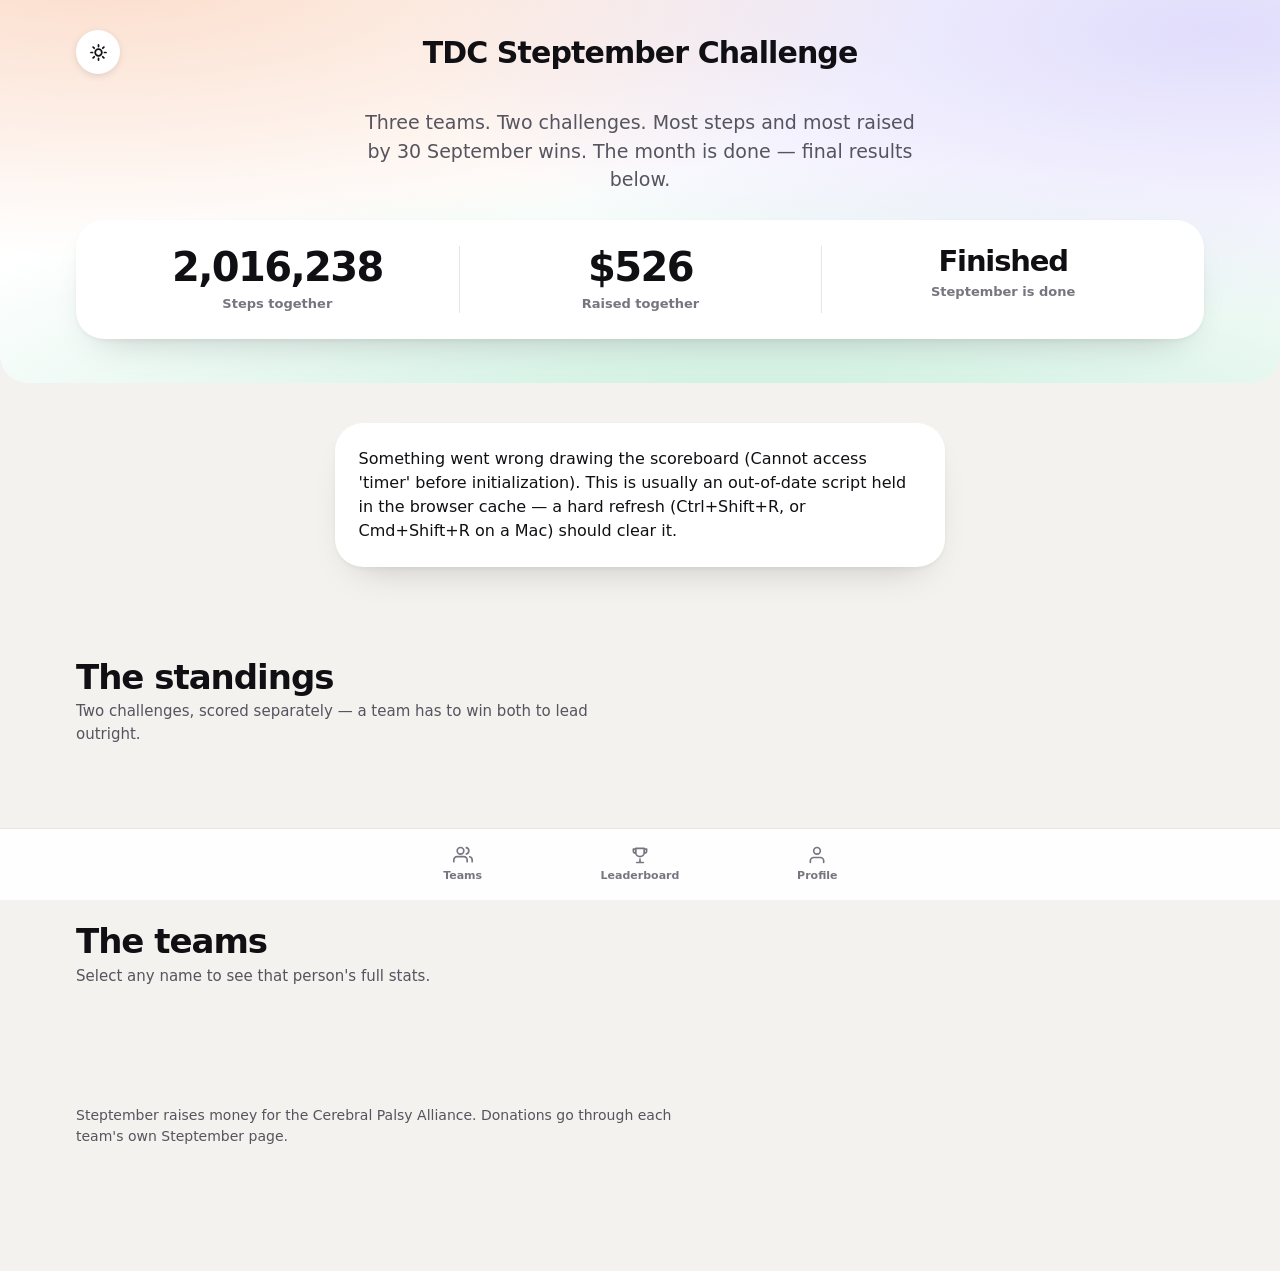
==== commit 438fce5f: "Record fundraising over time, and greet a returning viewer Two features. The first had a deadline; t" ====
--- a/index.html
+++ b/index.html
@@ -47,6 +47,7 @@
 
     <main id="main">
       <p class="load-error" id="load-error" hidden></p>
+      <div class="wrap" id="digest" hidden></div>
 
       <!-- ------------------------------------------------------------ teams -->
       <div class="view" id="view-teams">
--- a/assets/css/styles.css
+++ b/assets/css/styles.css
@@ -45,8 +45,10 @@
 
   --gold: #a97913;
   --good: #0a8f0a;
-  /* The tooltip inverts against the page, so its accent inverts too. */
+  /* The tooltip inverts against the page, so its accents invert too. A fall
+     also carries a sign and a figure, so colour is never the only teller. */
   --tip-accent: #6ee7a8;
+  --tip-down: #fca5a5;
 
   --r-card: 28px;
   --r-mid: 20px;
@@ -94,6 +96,7 @@
   --d-gold: #e0a32c;
   --d-good: #35c635;
   --d-tip-accent: #0a7d3f;
+  --d-tip-down: #a31111;
 
   --d-shadow: 0 2px 4px rgba(0, 0, 0, 0.4), 0 18px 40px -24px rgba(0, 0, 0, 0.7);
   --d-shadow-lift: 0 8px 16px -8px rgba(0, 0, 0, 0.5), 0 32px 64px -32px rgba(0, 0, 0, 0.8);
@@ -121,6 +124,7 @@
     --gold: var(--d-gold);
     --good: var(--d-good);
     --tip-accent: var(--d-tip-accent);
+    --tip-down: var(--d-tip-down);
     --shadow: var(--d-shadow);
     --shadow-lift: var(--d-shadow-lift);
   }
@@ -147,6 +151,7 @@
   --gold: var(--d-gold);
   --good: var(--d-good);
   --tip-accent: var(--d-tip-accent);
+  --tip-down: var(--d-tip-down);
   --shadow: var(--d-shadow);
   --shadow-lift: var(--d-shadow-lift);
 }
@@ -1114,6 +1119,13 @@
   cursor: pointer;
 }
 
+/* The dot marking the hovered day is decoration drawn on top of the very band
+   that summoned it. Without this it takes the pointer off that band, so sliding
+   along the line stops updating the moment the cursor catches up with itself. */
+.chart-cursor {
+  pointer-events: none;
+}
+
 /* Sits above the hovered point, centred on it and clamped inside the card. */
 .chart-tip {
   position: absolute;
@@ -1147,6 +1159,11 @@
 
 .tip-up {
   color: var(--tip-accent);
+  font-weight: 700;
+}
+
+.tip-down {
+  color: var(--tip-down);
   font-weight: 700;
 }
 
@@ -1776,7 +1793,7 @@
 }
 
 .placements h3,
-.profile-me .chart-block + .mini-lane {
+.profile-me .chart-deck + .mini-lane {
   margin-top: 0;
 }
 
@@ -1788,7 +1805,7 @@
   margin-bottom: 12px;
 }
 
-.profile-me .chart-block {
+.profile-me .chart-deck {
   margin-bottom: 22px;
 }
 
@@ -1863,9 +1880,14 @@
 
 /* ------------------------------------------------------- scope switcher --- */
 
+/* The chips split the row evenly and run the full width of the panel, so they
+   line up with the stat grid beneath rather than trailing off mid-row. Equal
+   columns rather than `flex: 1`, so the two stay the same width whatever their
+   labels say — a wider chip would read as the more important scope. */
 .scopes {
-  display: flex;
-  flex-wrap: wrap;
+  display: grid;
+  grid-auto-flow: column;
+  grid-auto-columns: 1fr;
   gap: 8px;
   margin-bottom: 18px;
 }
@@ -1874,12 +1896,13 @@
   font: inherit;
   font-size: 13px;
   font-weight: 700;
-  padding: 9px 16px;
+  padding: 10px 12px;
   border-radius: var(--r-pill);
   border: 1px solid var(--hairline-strong);
   background: transparent;
   color: var(--ink-secondary);
   cursor: pointer;
+  text-align: center;
 }
 
 .scope:hover {
@@ -1958,3 +1981,122 @@
   text-decoration: underline;
   text-underline-offset: 3px;
 }
+
+/* ----------------------------------------------------------- chart deck --- */
+
+/* Two views of one line, side by side in a track that slides. The viewport
+   clips; `pan-y` hands vertical movement straight to the page so swiping the
+   deck never costs the reader their scroll. */
+.deck-viewport {
+  overflow: hidden;
+  border-radius: var(--r-mid);
+  touch-action: pan-y;
+}
+
+.deck-track {
+  display: flex;
+  transition: transform 0.32s cubic-bezier(0.22, 0.61, 0.36, 1);
+}
+
+.deck-slide {
+  flex: 0 0 100%;
+  min-width: 0;
+}
+
+.deck-nav {
+  display: flex;
+  justify-content: center;
+  gap: 6px;
+  margin-top: 8px;
+}
+
+.deck-tab {
+  font: inherit;
+  font-size: 12px;
+  font-weight: 700;
+  padding: 6px 14px;
+  border-radius: var(--r-pill);
+  border: 1px solid transparent;
+  background: transparent;
+  color: var(--ink-muted);
+  cursor: pointer;
+}
+
+.deck-tab:hover {
+  color: var(--ink-secondary);
+  border-color: var(--hairline-strong);
+}
+
+.deck-tab.is-active {
+  background: var(--sunk);
+  border-color: var(--hairline-strong);
+  color: var(--ink);
+}
+
+@media (prefers-reduced-motion: reduce) {
+  .deck-track {
+    transition: none;
+  }
+}
+
+/* ------------------------------------------------- since you last looked --- */
+
+/* A returning viewer's summary. Sits above every view rather than inside one,
+   so it is seen whichever page the link landed on. */
+.digest {
+  display: flex;
+  align-items: flex-start;
+  gap: 12px;
+  margin-top: 18px;
+  padding: 14px 16px;
+  border-radius: var(--r-mid);
+  background: var(--surface);
+  border: 1px solid var(--hairline);
+  box-shadow: var(--shadow);
+}
+
+.digest-body {
+  flex: 1;
+  min-width: 0;
+}
+
+.digest-body p {
+  margin: 0;
+  font-size: 14px;
+  color: var(--ink-secondary);
+}
+
+.digest-body p + p {
+  margin-top: 4px;
+}
+
+.digest-body strong {
+  color: var(--ink);
+  font-variant-numeric: tabular-nums;
+}
+
+.digest-head {
+  font-size: 11px !important;
+  font-weight: 800;
+  text-transform: uppercase;
+  letter-spacing: 0.09em;
+  color: var(--ink-muted) !important;
+  margin-bottom: 6px !important;
+}
+
+.digest-close {
+  flex: none;
+  width: 30px;
+  height: 30px;
+  border-radius: 50%;
+  border: 0;
+  background: var(--sunk);
+  color: var(--ink-secondary);
+  font-size: 19px;
+  line-height: 1;
+  cursor: pointer;
+}
+
+.digest-close:hover {
+  color: var(--ink);
+}
